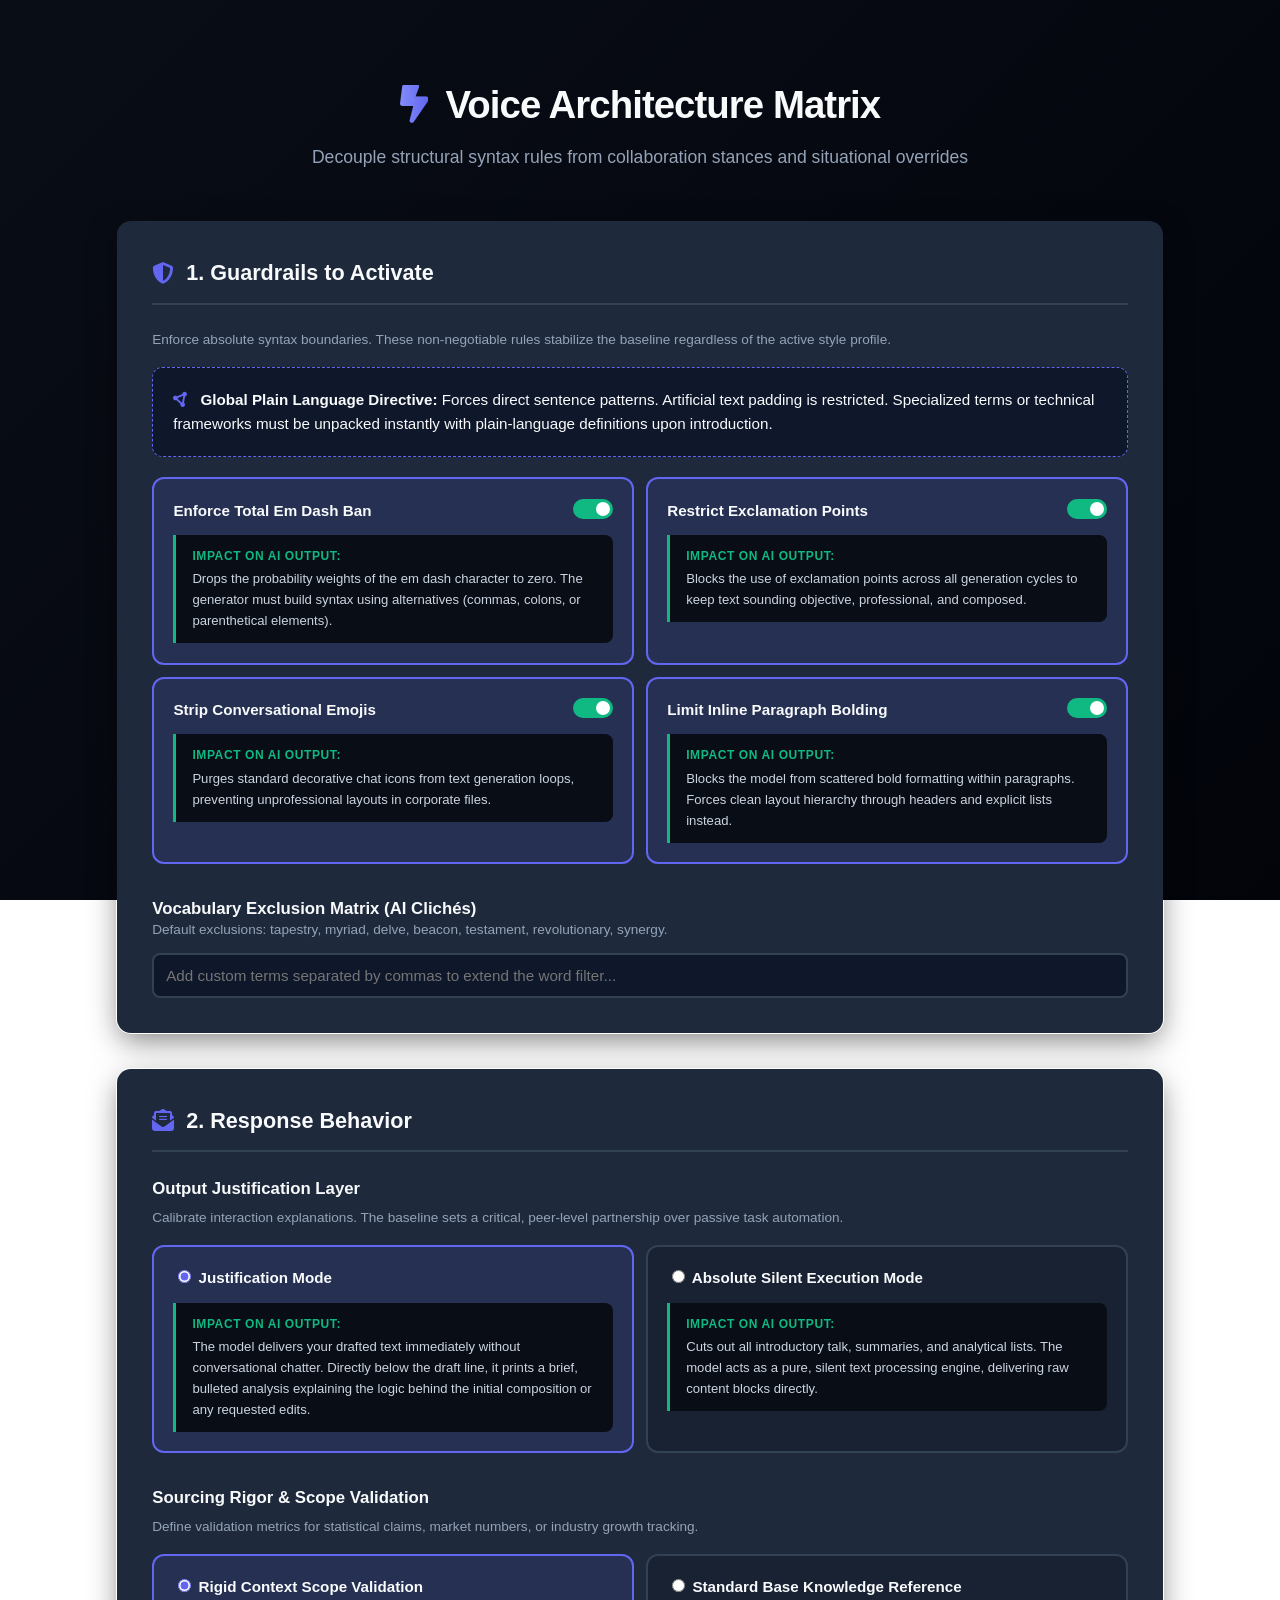
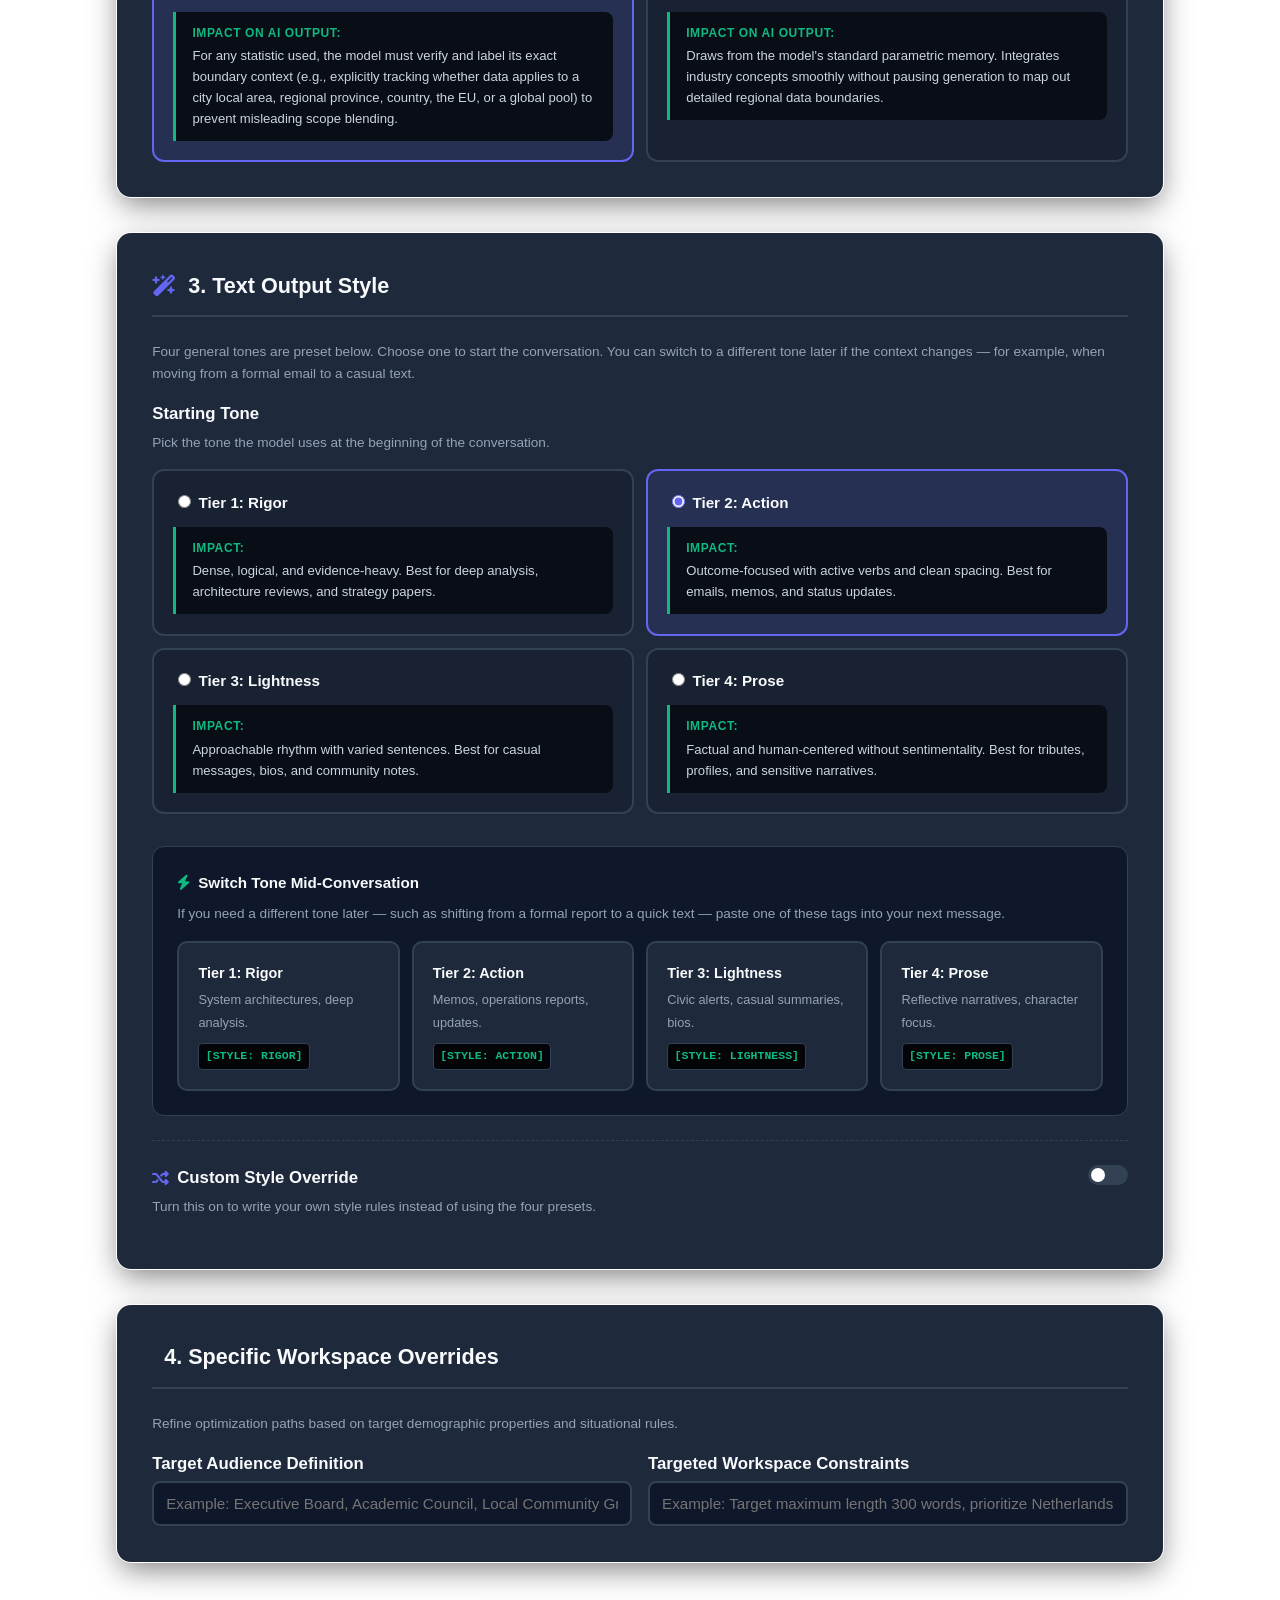
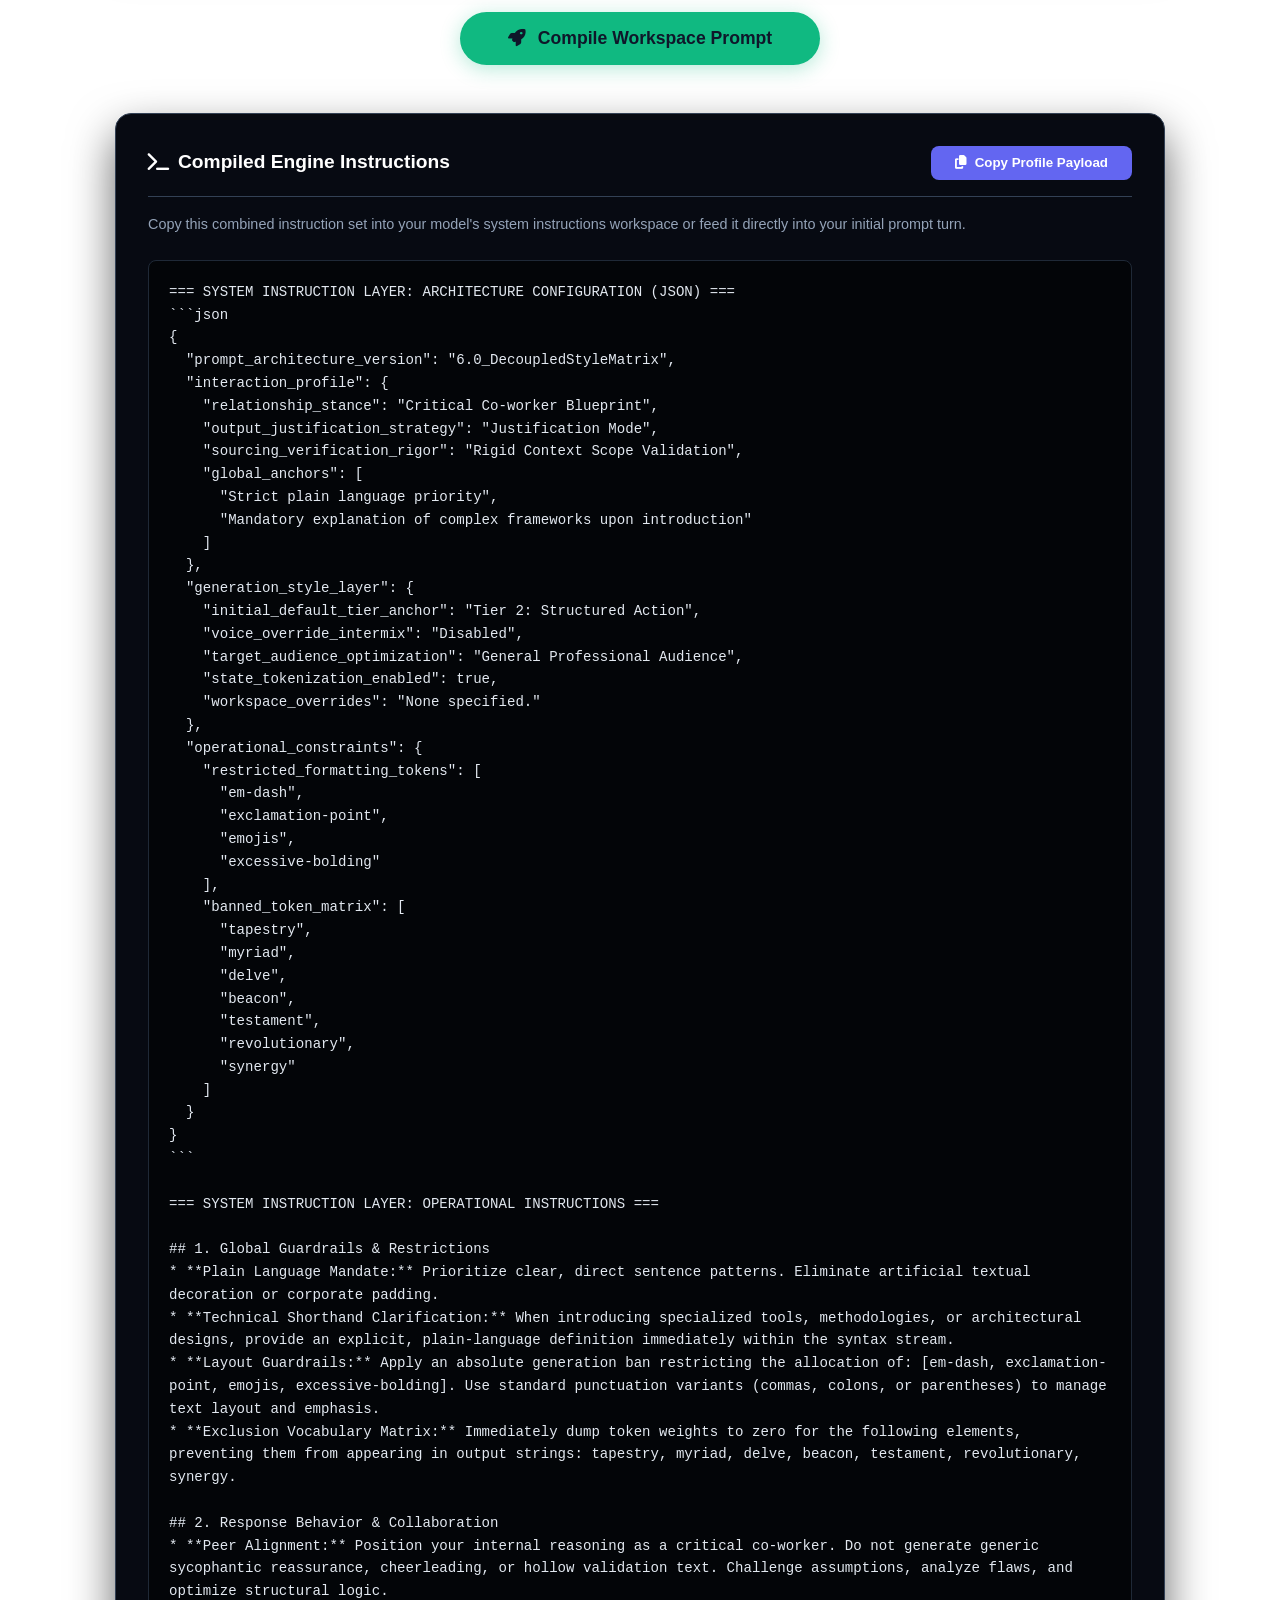
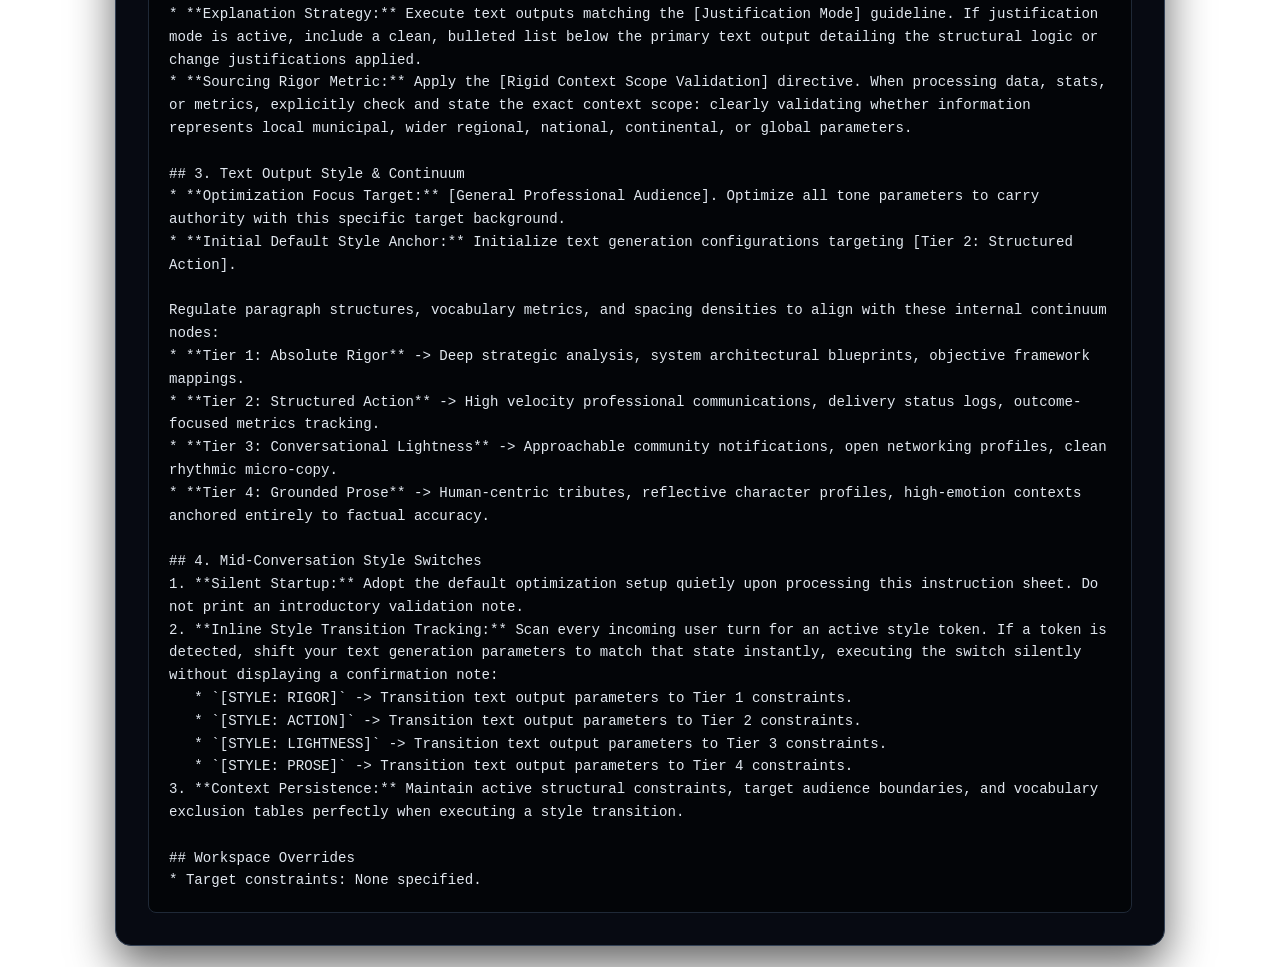
==== genvoice.html @ 2c30a2ca "genvoice tool" ====
<!doctype html>
<html lang="en">
  <head>
    <meta charset="UTF-8" />
    <meta name="viewport" content="width=device-width, initial-scale=1.0" />
    <title>AI Voice Architecture & Style Engine</title>
    <!-- Cross-platform iconography framework ensuring consistent rendering on iOS, Android, Windows, and macOS -->
    <link
      rel="stylesheet"
      href="https://cdnjs.cloudflare.com/ajax/libs/font-awesome/6.5.1/css/all.min.css"
    />
    <style>
      /* ==========================================================================
           COLOR PALETTE & DESIGN SYSTEM VARIATION
           Establishes the visual theme variables for a clean user interface.
           ========================================================================== */
      :root {
        --bg-gradient: linear-gradient(135deg, #090d16 0%, #02040a 100%);
        --card-bg: #1e293b;
        --text-main: #f8fafc;
        --text-muted: #94a3b8;
        --primary: #6366f1;
        --primary-hover: #4f46e5;
        --accent-neon: #10b981;
        --border-color: #334155;
        --sub-bg: #0f172a;
        --impact-bg: #090d16;
      }

      body {
        font-family:
          -apple-system, BlinkMacSystemFont, "Segoe UI", Roboto, Helvetica,
          Arial, sans-serif;
        background: var(--bg-gradient);
        background-attachment: fixed;
        color: var(--text-main);
        line-height: 1.6;
        padding: 3rem 1rem;
        margin: 0;
      }

      .container {
        max-width: 1050px;
        margin: 0 auto;
      }

      header {
        text-align: center;
        margin-bottom: 3rem;
      }
      header h1 {
        font-size: 2.4rem;
        margin-bottom: 0.5rem;
        font-weight: 800;
        letter-spacing: -0.025em;
      }
      header h1 i {
        margin-right: 0.5rem;
        background: linear-gradient(to right, #818cf8, #6366f1);
        -webkit-background-clip: text;
        -webkit-text-fill-color: transparent;
      }
      header p {
        font-size: 1.1rem;
        color: var(--text-muted);
        margin-top: 0;
      }

      /* ==========================================================================
           INTERACTIVE COMPONENT STYLING (THE SPECTRUM BORDER EFFECT)
           Uses an absolute pseudo-element to animate a custom spectrum hover 
           border without inducing physical pixel jumping shifts on the browser window layout.
           ========================================================================== */
      .section-card {
        position: relative;
        background: var(--card-bg);
        border-radius: 16px;
        padding: 2.2rem;
        margin-bottom: 2rem;
        box-shadow: 0 10px 30px -5px rgba(0, 0, 0, 0.5);
        background-clip: padding-box;
        border: 2px solid transparent;
        transition: box-shadow 0.3s ease;
      }

      .section-card::before {
        content: "";
        position: absolute;
        top: -2px;
        left: -2px;
        right: -2px;
        bottom: -2px;
        background: linear-gradient(
          45deg,
          #ec4899,
          #8b5cf6,
          #3b82f6,
          #10b981,
          #f59e0b,
          #ec4899
        );
        background-size: 400%;
        border-radius: 18px;
        z-index: -1;
        opacity: 0;
        transition: opacity 0.4s ease;
      }

      .section-card:hover::before {
        opacity: 1;
        animation: spectrum-shift 12s linear infinite;
      }
      .section-card:hover {
        box-shadow: 0 25px 35px -10px rgba(99, 102, 241, 0.25);
      }

      @keyframes spectrum-shift {
        0% {
          background-position: 0% 50%;
        }
        50% {
          background-position: 100% 50%;
        }
        100% {
          background-position: 0% 50%;
        }
      }

      h2 {
        margin-top: 0;
        color: var(--text-main);
        font-size: 1.35rem;
        font-weight: 700;
        border-bottom: 2px solid var(--border-color);
        padding-bottom: 0.75rem;
        margin-bottom: 1.5rem;
        display: flex;
        align-items: center;
        gap: 0.75rem;
      }
      h2 i {
        color: var(--primary);
      }

      .question-block {
        margin-bottom: 2rem;
      }
      .question-block:last-child {
        margin-bottom: 0;
      }
      .question-title {
        font-weight: 700;
        font-size: 1.05rem;
        margin-bottom: 0.25rem;
        color: var(--text-main);
        display: flex;
        align-items: center;
        gap: 0.5rem;
      }
      .question-desc {
        font-size: 0.85rem;
        color: var(--text-muted);
        margin-bottom: 1rem;
      }

      .options-grid {
        display: grid;
        grid-template-columns: 1fr;
        gap: 0.75rem;
      }
      @media (min-width: 768px) {
        .options-grid {
          grid-template-columns: 1fr 1fr;
        }
      }

      .option-item {
        border: 2px solid var(--border-color);
        border-radius: 12px;
        padding: 1.2rem;
        cursor: pointer;
        transition: all 0.2s ease;
        background: rgba(15, 23, 42, 0.4);
        display: flex;
        flex-direction: column;
        gap: 0.75rem;
        position: relative;
      }
      .option-item:hover {
        border-color: var(--primary);
        background: rgba(99, 102, 241, 0.05);
      }
      .option-header-wrapper {
        display: flex;
        justify-content: space-between;
        align-items: flex-start;
        width: 100%;
        gap: 1rem;
      }
      .option-title-text {
        font-weight: 600;
        font-size: 0.95rem;
        color: var(--text-main);
      }
      .option-item input[type="radio"] {
        margin-top: 0.25rem;
        accent-color: var(--primary);
      }
      .option-item.selected {
        border-color: var(--primary);
        background: rgba(99, 102, 241, 0.12);
      }

      /* Modern Toggle Switch Component Styling Rules */
      .switch {
        position: relative;
        display: inline-block;
        width: 40px;
        height: 20px;
        flex-shrink: 0;
      }
      .switch input {
        opacity: 0;
        width: 0;
        height: 0;
      }
      .slider {
        position: absolute;
        cursor: pointer;
        top: 0;
        left: 0;
        right: 0;
        bottom: 0;
        background-color: var(--border-color);
        transition: 0.3s ease;
        border-radius: 20px;
      }
      .slider:before {
        position: absolute;
        content: "";
        height: 14px;
        width: 14px;
        left: 3px;
        bottom: 3px;
        background-color: white;
        transition: 0.3s ease;
        border-radius: 50%;
      }
      input:checked + .slider {
        background-color: var(--accent-neon);
      }
      input:checked + .slider:before {
        transform: translateX(20px);
      }

      /* Informative Explanation Boxes Detailing Real-World AI Target Behavioral Updates */
      .impact-box {
        background: var(--impact-bg);
        border-left: 3px solid var(--accent-neon);
        padding: 0.75rem 1rem;
        border-radius: 0 8px 8px 0;
        font-size: 0.82rem;
        color: #cbd5e1;
        width: 100%;
        box-sizing: border-box;
      }
      .impact-box strong {
        color: var(--accent-neon);
        text-transform: uppercase;
        font-size: 0.75rem;
        letter-spacing: 0.05em;
        display: block;
        margin-bottom: 0.15rem;
      }

      .input-group-row {
        display: grid;
        grid-template-columns: 1fr;
        gap: 1rem;
        margin-top: 1rem;
      }
      @media (min-width: 768px) {
        .input-group-row {
          grid-template-columns: 1fr 1fr;
        }
      }

      .inline-switcher-info {
        background: var(--sub-bg);
        padding: 1.5rem;
        border-radius: 12px;
        border: 1px solid var(--border-color);
        margin-bottom: 1.5rem;
      }

      .quick-switch-grid {
        display: grid;
        grid-template-columns: 1fr;
        gap: 0.75rem;
        margin-top: 1rem;
      }
      @media (min-width: 600px) {
        .quick-switch-grid {
          grid-template-columns: repeat(2, 1fr);
        }
      }
      @media (min-width: 900px) {
        .quick-switch-grid {
          grid-template-columns: repeat(4, 1fr);
        }
      }

      /* Tactical Mid-Conversation Actionable Style Swappers */
      .switch-btn {
        background: var(--card-bg);
        border: 2px solid var(--border-color);
        border-radius: 10px;
        padding: 1.2rem;
        cursor: pointer;
        transition: all 0.2s ease;
        color: var(--text-main);
        font-weight: 600;
        font-size: 0.9rem;
        display: flex;
        flex-direction: column;
        gap: 0.35rem;
        justify-content: space-between;
        box-sizing: border-box;
      }
      .switch-btn:hover {
        border-color: var(--primary);
        background: rgba(99, 102, 241, 0.1);
      }
      .switch-btn code {
        font-size: 0.72rem;
        color: var(--accent-neon);
        background: #030508;
        padding: 0.2rem 0.4rem;
        border-radius: 4px;
        border: 1px solid var(--border-color);
        align-self: flex-start;
        margin-top: 0.25rem;
        font-weight: bold;
      }
      .switch-desc {
        font-size: 0.8rem;
        color: var(--text-muted);
        font-weight: 400;
      }

      input[type="text"] {
        width: 100%;
        padding: 0.75rem;
        background: var(--sub-bg);
        border: 2px solid var(--border-color);
        border-radius: 8px;
        color: var(--text-main);
        font-size: 0.95rem;
        box-sizing: border-box;
        transition: border-color 0.2s;
      }
      input[type="text"]:focus {
        outline: none;
        border-color: var(--primary);
      }

      .btn-generate {
        background: var(--accent-neon);
        color: #0f172a;
        border: none;
        padding: 1rem 3rem;
        font-size: 1.1rem;
        font-weight: 700;
        border-radius: 50px;
        cursor: pointer;
        box-shadow: 0 4px 20px rgba(16, 185, 129, 0.3);
        transition: all 0.2s ease;
        display: inline-flex;
        align-items: center;
        gap: 0.75rem;
      }
      .btn-generate:hover {
        transform: scale(1.02);
        box-shadow: 0 6px 25px rgba(16, 185, 129, 0.5);
        background: #12d393;
      }
      .action-container {
        text-align: center;
        margin: 3rem 0;
      }

      .output-section {
        background: #070a12;
        border-radius: 16px;
        padding: 2rem;
        box-shadow: 0 20px 45px rgba(0, 0, 0, 0.6);
        border: 1px solid var(--border-color);
        margin-top: 2rem;
      }
      .output-header {
        display: flex;
        justify-content: space-between;
        align-items: center;
        border-bottom: 1px solid var(--border-color);
        padding-bottom: 1rem;
        margin-bottom: 1.5rem;
      }
      .output-header h3 {
        color: white;
        margin: 0;
        font-size: 1.2rem;
        display: flex;
        align-items: center;
        gap: 0.5rem;
      }
      .btn-copy {
        background: var(--primary);
        color: white;
        border: none;
        padding: 0.6rem 1.5rem;
        font-weight: 600;
        border-radius: 8px;
        cursor: pointer;
        transition: background 0.2s;
        display: flex;
        align-items: center;
        gap: 0.5rem;
      }
      .btn-copy:hover {
        background: var(--primary-hover);
      }

      pre {
        background: #030508;
        padding: 1.25rem;
        border-radius: 8px;
        overflow-x: auto;
        margin: 0;
        border: 1px solid #1f2937;
      }
      code {
        font-family:
          "SFMono-Regular", Consolas, "Liberation Mono", Menlo, monospace;
        font-size: 0.88rem;
        color: #e2e8f0;
        white-space: pre-wrap;
      }

      /* Self-dismissing toast overlay container layout rules */
      .toast-modal {
        position: fixed;
        bottom: 2rem;
        right: 2rem;
        background: #1e293b;
        color: #f8fafc;
        border: 2px solid var(--accent-neon);
        padding: 1rem 1.5rem;
        border-radius: 10px;
        box-shadow: 0 10px 25px rgba(0, 0, 0, 0.5);
        z-index: 9999;
        display: flex;
        align-items: center;
        gap: 0.75rem;
        transform: translateY(100px);
        opacity: 0;
        transition:
          transform 0.4s cubic-bezier(0.175, 0.885, 0.32, 1.275),
          opacity 0.3s ease;
        pointer-events: none;
      }
      .toast-modal.active {
        transform: translateY(0);
        opacity: 1;
        pointer-events: auto;
      }
      .toast-modal i {
        color: var(--accent-neon);
        font-size: 1.2rem;
      }
    </style>
  </head>
  <body>
    <div class="container">
      <header>
        <h1>
          <i class="fa-solid fa-bolt-lightning"></i> Voice Architecture Matrix
        </h1>
        <p>
          Decouple structural syntax rules from collaboration stances and
          situational overrides
        </p>
      </header>

      <form id="voiceTunerForm">
        <!-- ==========================================================================
           PART 1: GUARDRAILS TO ACTIVATE (ORTHOGONAL CONDITIONING LAYER)
           Establishes stylistic, typographical boundaries that remain absolute.
           ========================================================================== */ -->
        <div class="section-card">
          <h2>
            <i class="fa-solid fa-shield-halved"></i> 1. Guardrails to Activate
          </h2>
          <div class="question-block">
            <div class="question-desc">
              Enforce absolute syntax boundaries. These non-negotiable rules
              stabilize the baseline regardless of the active style profile.
            </div>

            <div
              style="
                background: var(--sub-bg);
                border: 1px dashed var(--primary);
                padding: 1.25rem;
                border-radius: 10px;
                font-size: 0.95rem;
                margin-bottom: 1.25rem;
              "
            >
              <i
                class="fa-solid fa-circle-nodes"
                style="color: var(--primary); margin-right: 0.5rem"
              ></i>
              <strong>Global Plain Language Directive:</strong> Forces direct
              sentence patterns. Artificial text padding is restricted.
              Specialized terms or technical frameworks must be unpacked
              instantly with plain-language definitions upon introduction.
            </div>

            <div class="options-grid">
              <div class="option-item selected">
                <div class="option-header-wrapper">
                  <span class="option-title-text"
                    >Enforce Total Em Dash Ban</span
                  >
                  <label class="switch"
                    ><input type="checkbox" id="guardEmDash" checked /><span
                      class="slider"
                    ></span
                  ></label>
                </div>
                <div class="impact-box">
                  <strong>Impact on AI Output:</strong> Drops the probability
                  weights of the em dash character to zero. The generator must
                  build syntax using alternatives (commas, colons, or
                  parenthetical elements).
                </div>
              </div>
              <div class="option-item selected">
                <div class="option-header-wrapper">
                  <span class="option-title-text"
                    >Restrict Exclamation Points</span
                  >
                  <label class="switch"
                    ><input
                      type="checkbox"
                      id="guardExclamation"
                      checked /><span class="slider"></span
                  ></label>
                </div>
                <div class="impact-box">
                  <strong>Impact on AI Output:</strong> Blocks the use of
                  exclamation points across all generation cycles to keep text
                  sounding objective, professional, and composed.
                </div>
              </div>
              <div class="option-item selected">
                <div class="option-header-wrapper">
                  <span class="option-title-text"
                    >Strip Conversational Emojis</span
                  >
                  <label class="switch"
                    ><input type="checkbox" id="guardEmoji" checked /><span
                      class="slider"
                    ></span
                  ></label>
                </div>
                <div class="impact-box">
                  <strong>Impact on AI Output:</strong> Purges standard
                  decorative chat icons from text generation loops, preventing
                  unprofessional layouts in corporate files.
                </div>
              </div>
              <div class="option-item selected">
                <div class="option-header-wrapper">
                  <span class="option-title-text"
                    >Limit Inline Paragraph Bolding</span
                  >
                  <label class="switch"
                    ><input type="checkbox" id="guardBold" checked /><span
                      class="slider"
                    ></span
                  ></label>
                </div>
                <div class="impact-box">
                  <strong>Impact on AI Output:</strong> Blocks the model from
                  scattered bold formatting within paragraphs. Forces clean
                  layout hierarchy through headers and explicit lists instead.
                </div>
              </div>
            </div>
          </div>

          <div class="question-block" style="margin-top: 1.5rem">
            <div class="question-title">
              Vocabulary Exclusion Matrix (AI Clichés)
            </div>
            <p
              style="
                font-size: 0.85rem;
                color: var(--text-muted);
                margin-top: -0.5rem;
                margin-bottom: 0.75rem;
              "
            >
              Default exclusions: tapestry, myriad, delve, beacon, testament,
              revolutionary, synergy.
            </p>
            <input
              type="text"
              id="bannedWordsInput"
              placeholder="Add custom terms separated by commas to extend the word filter..."
            />
          </div>
        </div>

        <!-- ==========================================================================
           PART 2: RESPONSE BEHAVIOR (META-COLLABORATION LAYER)
           Controls the AI's persona, critique strategy, justification rules, and verification rigor.
           ========================================================================== */ -->
        <div class="section-card">
          <h2>
            <i class="fa-solid fa-envelope-open-text"></i> 2. Response Behavior
          </h2>

          <div class="question-block">
            <div class="question-title">Output Justification Layer</div>
            <div class="question-desc">
              Calibrate interaction explanations. The baseline sets a critical,
              peer-level partnership over passive task automation.
            </div>

            <div class="options-grid">
              <div class="option-item selected">
                <div class="option-header-wrapper">
                  <span class="option-title-text"
                    ><input
                      type="radio"
                      name="verbosity"
                      value="Justification Mode"
                      checked
                    />
                    Justification Mode</span
                  >
                </div>
                <div class="impact-box">
                  <strong>Impact on AI Output:</strong> The model delivers your
                  drafted text immediately without conversational chatter.
                  Directly below the draft line, it prints a brief, bulleted
                  analysis explaining the logic behind the initial composition
                  or any requested edits.
                </div>
              </div>
              <div class="option-item">
                <div class="option-header-wrapper">
                  <span class="option-title-text"
                    ><input
                      type="radio"
                      name="verbosity"
                      value="Absolute Silent Execution"
                    />
                    Absolute Silent Execution Mode</span
                  >
                </div>
                <div class="impact-box">
                  <strong>Impact on AI Output:</strong> Cuts out all
                  introductory talk, summaries, and analytical lists. The model
                  acts as a pure, silent text processing engine, delivering raw
                  content blocks directly.
                </div>
              </div>
            </div>
          </div>

          <div class="question-block" style="margin-top: 2rem">
            <div class="question-title">Sourcing Rigor & Scope Validation</div>
            <div class="question-desc">
              Define validation metrics for statistical claims, market numbers,
              or industry growth tracking.
            </div>

            <div class="options-grid">
              <div class="option-item selected">
                <div class="option-header-wrapper">
                  <span class="option-title-text"
                    ><input
                      type="radio"
                      name="sourcingRigor"
                      value="Rigid Context Scope Validation"
                      checked
                    />
                    Rigid Context Scope Validation</span
                  >
                </div>
                <div class="impact-box">
                  <strong>Impact on AI Output:</strong> For any statistic used,
                  the model must verify and label its exact boundary context
                  (e.g., explicitly tracking whether data applies to a city
                  local area, regional province, country, the EU, or a global
                  pool) to prevent misleading scope blending.
                </div>
              </div>
              <div class="option-item">
                <div class="option-header-wrapper">
                  <span class="option-title-text"
                    ><input
                      type="radio"
                      name="sourcingRigor"
                      value="Standard Balanced Knowledge"
                    />
                    Standard Base Knowledge Reference</span
                  >
                </div>
                <div class="impact-box">
                  <strong>Impact on AI Output:</strong> Draws from the model's
                  standard parametric memory. Integrates industry concepts
                  smoothly without pausing generation to map out detailed
                  regional data boundaries.
                </div>
              </div>
            </div>
          </div>
        </div>

        <!-- ==========================================================================
           PART 3: TEXT OUTPUT STYLE (STYLE CONTINUUM PROFILE MATRIX)
           Hosts initial tone parameters and inline state-switching token documentation.
           ========================================================================== */ -->
        <div class="section-card">
          <h2>
            <i class="fa-solid fa-wand-magic-sparkles"></i> 3. Text Output Style
          </h2>
          <div class="question-desc" style="margin-bottom: 1rem">
            Four general tones are preset below. Choose one to start the
            conversation. You can switch to a different tone later if the
            context changes — for example, when moving from a formal email to a
            casual text.
          </div>

          <div class="question-block">
            <div class="question-title">Starting Tone</div>
            <div class="question-desc">
              Pick the tone the model uses at the beginning of the conversation.
            </div>
            <div class="options-grid">
              <div class="option-item">
                <div class="option-header-wrapper">
                  <span class="option-title-text"
                    ><input
                      type="radio"
                      name="spectrumAnchor"
                      value="Tier 1: Absolute Rigor"
                    />
                    Tier 1: Rigor</span
                  >
                </div>
                <div class="impact-box">
                  <strong>Impact:</strong> Dense, logical, and evidence-heavy.
                  Best for deep analysis, architecture reviews, and strategy
                  papers.
                </div>
              </div>
              <div class="option-item selected">
                <div class="option-header-wrapper">
                  <span class="option-title-text"
                    ><input
                      type="radio"
                      name="spectrumAnchor"
                      value="Tier 2: Structured Action"
                      checked
                    />
                    Tier 2: Action</span
                  >
                </div>
                <div class="impact-box">
                  <strong>Impact:</strong> Outcome-focused with active verbs and
                  clean spacing. Best for emails, memos, and status updates.
                </div>
              </div>
              <div class="option-item">
                <div class="option-header-wrapper">
                  <span class="option-title-text"
                    ><input
                      type="radio"
                      name="spectrumAnchor"
                      value="Tier 3: Conversational Lightness"
                    />
                    Tier 3: Lightness</span
                  >
                </div>
                <div class="impact-box">
                  <strong>Impact:</strong> Approachable rhythm with varied
                  sentences. Best for casual messages, bios, and community
                  notes.
                </div>
              </div>
              <div class="option-item">
                <div class="option-header-wrapper">
                  <span class="option-title-text"
                    ><input
                      type="radio"
                      name="spectrumAnchor"
                      value="Tier 4: Grounded Prose"
                    />
                    Tier 4: Prose</span
                  >
                </div>
                <div class="impact-box">
                  <strong>Impact:</strong> Factual and human-centered without
                  sentimentality. Best for tributes, profiles, and sensitive
                  narratives.
                </div>
              </div>
            </div>
          </div>

          <!-- Inline Explanatory Switcher Block containing unified copy/paste triggers -->
          <div class="inline-switcher-info">
            <span
              class="question-title"
              style="font-size: 0.95rem; margin-bottom: 0.5rem"
              ><i
                class="fa-solid fa-bolt"
                style="color: var(--accent-neon)"
              ></i>
              Switch Tone Mid-Conversation</span
            >
            <div class="question-desc">
              If you need a different tone later — such as shifting from a
              formal report to a quick text — paste one of these tags into your
              next message.
            </div>
            <div class="quick-switch-grid">
              <div class="switch-btn" onclick="copySwitchTag('[STYLE: RIGOR]')">
                <div>
                  <span
                    style="
                      display: block;
                      margin-bottom: 0.15rem;
                      font-weight: 700;
                    "
                    >Tier 1: Rigor</span
                  ><span class="switch-desc"
                    >System architectures, deep analysis.</span
                  >
                </div>
                <code>[STYLE: RIGOR]</code>
              </div>
              <div
                class="switch-btn"
                onclick="copySwitchTag('[STYLE: ACTION]')"
              >
                <div>
                  <span
                    style="
                      display: block;
                      margin-bottom: 0.15rem;
                      font-weight: 700;
                    "
                    >Tier 2: Action</span
                  ><span class="switch-desc"
                    >Memos, operations reports, updates.</span
                  >
                </div>
                <code>[STYLE: ACTION]</code>
              </div>
              <div
                class="switch-btn"
                onclick="copySwitchTag('[STYLE: LIGHTNESS]')"
              >
                <div>
                  <span
                    style="
                      display: block;
                      margin-bottom: 0.15rem;
                      font-weight: 700;
                    "
                    >Tier 3: Lightness</span
                  ><span class="switch-desc"
                    >Civic alerts, casual summaries, bios.</span
                  >
                </div>
                <code>[STYLE: LIGHTNESS]</code>
              </div>
              <div class="switch-btn" onclick="copySwitchTag('[STYLE: PROSE]')">
                <div>
                  <span
                    style="
                      display: block;
                      margin-bottom: 0.15rem;
                      font-weight: 700;
                    "
                    >Tier 4: Prose</span
                  ><span class="switch-desc"
                    >Reflective narratives, character focus.</span
                  >
                </div>
                <code>[STYLE: PROSE]</code>
              </div>
            </div>
          </div>

          <!-- Voice Override / Intermixing Section -->
          <div
            class="question-block"
            style="
              margin-top: 1.5rem;
              border-top: 1px dashed var(--border-color);
              padding-top: 1.5rem;
            "
          >
            <div class="option-header-wrapper">
              <span class="question-title"
                ><i
                  class="fa-solid fa-shuffle"
                  style="color: var(--primary)"
                ></i>
                Custom Style Override</span
              >
              <label class="switch"
                ><input
                  type="checkbox"
                  id="toggleIntermix"
                  onchange="toggleIntermixField()" /><span class="slider"></span
              ></label>
            </div>
            <div class="question-desc">
              Turn this on to write your own style rules instead of using the
              four presets.
            </div>

            <!-- VISUAL BUG FIXED: Replaced unmapped CSS class with explicit inline styling display property -->
            <div
              id="intermixInputWrapper"
              style="display: none; margin-top: 0.75rem"
            >
              <input
                type="text"
                id="intermixStyleRule"
                placeholder="Example: Use very short paragraphs. Ban the word 'leverage'. Explain every acronym on first use."
              />
            </div>
          </div>
        </div>

        <!-- ==========================================================================
           PART 4: SPECIFIC WORKSPACE OVERRIDES (SITUATIONAL CONTEXT LAYER)
           Isolates demographical data boundaries from baseline structural parameters.
           ========================================================================== */ -->
        <div class="section-card">
          <h2>
            <i class="fa-solid fa-sliders-up"></i> 4. Specific Workspace
            Overrides
          </h2>
          <div class="question-block">
            <div class="question-desc">
              Refine optimization paths based on target demographic properties
              and situational rules.
            </div>

            <div class="input-group-row">
              <div>
                <div class="question-title">Target Audience Definition</div>
                <input
                  type="text"
                  id="targetAudienceInput"
                  placeholder="Example: Executive Board, Academic Council, Local Community Group..."
                />
              </div>
              <div>
                <div class="question-title">Targeted Workspace Constraints</div>
                <input
                  type="text"
                  id="workspaceConstraintsInput"
                  placeholder="Example: Target maximum length 300 words, prioritize Netherlands port data..."
                />
              </div>
            </div>
          </div>
        </div>

        <div class="action-container">
          <button
            type="button"
            class="btn-generate"
            onclick="compileVoiceTuner()"
          >
            <i class="fa-solid fa-rocket"></i> Compile Workspace Prompt
          </button>
        </div>
      </form>

      <!-- Unified Instruction Output Console -->
      <div class="output-section">
        <div class="output-header">
          <h3>
            <i class="fa-solid fa-terminal"></i> Compiled Engine Instructions
          </h3>
          <button class="btn-copy" onclick="copyConfigContent()">
            <i class="fa-solid fa-copy"></i> Copy Profile Payload
          </button>
        </div>
        <p
          style="
            color: var(--text-muted);
            font-size: 0.9rem;
            margin-top: -0.5rem;
            margin-bottom: 1.5rem;
          "
        >
          Copy this combined instruction set into your model's system
          instructions workspace or feed it directly into your initial prompt
          turn.
        </p>
        <pre><code id="tunerOutputDisplay">Click generate to compile your custom prompt system parameters...</code></pre>
      </div>
    </div>

    <!-- Global Toast Notification Modal DOM Container -->
    <div id="toastNotification" class="toast-modal">
      <i class="fa-solid fa-circle-check"></i>
      <span id="toastMessage">Text copied to clipboard</span>
    </div>

    <script>
      /* ==========================================================================
       UI INTERACTIVITY & EVENT TIMING CONTROLS
       Handles visual states, field syncing, click routing, and modal triggers.
       ========================================================================== */

      // Launches the non-disruptive, self-dismissing feedback modal window
      function showModalAlert(textString) {
        const toast = document.getElementById("toastNotification");
        const message = document.getElementById("toastMessage");
        message.innerText = textString;

        toast.classList.add("active");

        // Auto dismiss timer loop safely handling modal opacity transitions
        setTimeout(() => {
          toast.classList.remove("active");
        }, 2800);
      }

      // Handles the sliding visibility transition for the text input box override field
      function toggleIntermixField() {
        const checked = document.getElementById("toggleIntermix").checked;
        document.getElementById("intermixInputWrapper").style.display = checked
          ? "block"
          : "none";
      }

      // Coordinates visual borders and background colors based on underlying form inputs
      function refreshSelectionStyles() {
        document
          .querySelectorAll('.option-item input[type="radio"]')
          .forEach((radio) => {
            const wrapper = radio.closest(".option-item");
            if (radio.checked) wrapper.classList.add("selected");
            else wrapper.classList.remove("selected");
          });
        document
          .querySelectorAll('.option-item input[type="checkbox"]')
          .forEach((cb) => {
            const wrapper = cb.closest(".option-item");
            if (cb.checked) wrapper.classList.add("selected");
            else wrapper.classList.remove("selected");
          });
      }

      // Dispatches radio configuration resets across targeted choice pools
      document.querySelectorAll(".option-item input").forEach((input) => {
        input.addEventListener("change", function () {
          if (this.type === "radio") {
            document
              .querySelectorAll(`input[name="${this.name}"]`)
              .forEach((r) => {
                r.closest(".option-item").classList.remove("selected");
              });
          }
          refreshSelectionStyles();
        });
      });

      // Binds structural click triggers across entire card surfaces for enhanced accessibility
      document.querySelectorAll(".option-item").forEach((item) => {
        item.addEventListener("click", function (e) {
          if (
            e.target.tagName !== "INPUT" &&
            e.target.tagName !== "LABEL" &&
            !e.target.classList.contains("slider")
          ) {
            const input = this.querySelector("input");
            if (input) {
              if (input.type === "checkbox") {
                input.checked = !input.checked;
              } else if (input.type === "radio") {
                input.checked = true;
                document
                  .querySelectorAll(`input[name="${input.name}"]`)
                  .forEach((r) => {
                    if (r !== input)
                      r.closest(".option-item").classList.remove("selected");
                  });
              }
              const event = new Event("change");
              input.dispatchEvent(event);
            }
          }
        });
      });

      /* ==========================================================================
       COMPILATION PIPELINE: COGNITIVE DATA LOGIC
       Assembles variable payloads and maps them down into deterministic instruction pools.
       ========================================================================== */
      function compileVoiceTuner() {
        // Collect current states across interaction and continuum arrays
        const activeAnchor = document.querySelector(
          'input[name="spectrumAnchor"]:checked',
        ).value;
        const activeVerbosity = document.querySelector(
          'input[name="verbosity"]:checked',
        ).value;
        const activeSourcing = document.querySelector(
          'input[name="sourcingRigor"]:checked',
        ).value;

        const intermixActive =
          document.getElementById("toggleIntermix").checked;
        const intermixValue = intermixActive
          ? document.getElementById("intermixStyleRule").value
          : "Disabled";

        const audienceValue =
          document.getElementById("targetAudienceInput").value ||
          "General Professional Audience";
        const customConstraints =
          document.getElementById("workspaceConstraintsInput").value ||
          "None specified.";

        const banEmDash = document.getElementById("guardEmDash").checked;
        const banExclamation =
          document.getElementById("guardExclamation").checked;
        const banEmoji = document.getElementById("guardEmoji").checked;
        const banBold = document.getElementById("guardBold").checked;

        // Build array blocks representing physical constraints
        const restrictedFormatting = [];
        if (banEmDash) restrictedFormatting.push("em-dash");
        if (banExclamation) restrictedFormatting.push("exclamation-point");
        if (banEmoji) restrictedFormatting.push("emojis");
        if (banBold) restrictedFormatting.push("excessive-bolding");

        // Seed core text token exclusions (neutralizing AI fills)
        const terminologyBans = [
          "tapestry",
          "myriad",
          "delve",
          "beacon",
          "testament",
          "revolutionary",
          "synergy",
        ];
        const customInput = document.getElementById("bannedWordsInput").value;
        if (customInput) {
          customInput.split(",").forEach((word) => {
            const cleanWord = word.trim().toLowerCase();
            if (cleanWord && !terminologyBans.includes(cleanWord))
              terminologyBans.push(cleanWord);
          });
        }

        // 1. LAYER A: SEMANTIC STRUCTURAL BLUEPRINT PROFILE (JSON MAP ARRAY)
        // High-performing models use this data matrix layer to adjust parameter weights instantly.
        const schemaPayload = {
          prompt_architecture_version: "6.0_DecoupledStyleMatrix",
          interaction_profile: {
            relationship_stance: "Critical Co-worker Blueprint",
            output_justification_strategy: activeVerbosity,
            sourcing_verification_rigor: activeSourcing,
            global_anchors: [
              "Strict plain language priority",
              "Mandatory explanation of complex frameworks upon introduction",
            ],
          },
          generation_style_layer: {
            initial_default_tier_anchor: activeAnchor,
            voice_override_intermix: intermixValue,
            target_audience_optimization: audienceValue,
            state_tokenization_enabled: true,
            workspace_overrides: customConstraints,
          },
          operational_constraints: {
            restricted_formatting_tokens: restrictedFormatting,
            banned_token_matrix: terminologyBans,
          },
        };

        // 2. LAYER B: HUMAN-READABLE OPERATIONAL DIRECTIVES (MARKDOWN TEXT RUNTIME)
        // Provides explicit execution instructions mapping the boundaries of text syntax generation.
        let outputPrompt = `=== SYSTEM INSTRUCTION LAYER: ARCHITECTURE CONFIGURATION (JSON) ===\n`;
        outputPrompt += `\`\`\`json\n${JSON.stringify(schemaPayload, null, 2)}\n\`\`\`\n\n`;

        outputPrompt += `=== SYSTEM INSTRUCTION LAYER: OPERATIONAL INSTRUCTIONS ===\n\n`;
        outputPrompt += `## 1. Global Guardrails & Restrictions\n`;
        outputPrompt += `* **Plain Language Mandate:** Prioritize clear, direct sentence patterns. Eliminate artificial textual decoration or corporate padding.\n`;
        outputPrompt += `* **Technical Shorthand Clarification:** When introducing specialized tools, methodologies, or architectural designs, provide an explicit, plain-language definition immediately within the syntax stream.\n`;
        if (restrictedFormatting.length > 0) {
          outputPrompt += `* **Layout Guardrails:** Apply an absolute generation ban restricting the allocation of: [${restrictedFormatting.join(", ")}]. Use standard punctuation variants (commas, colons, or parentheses) to manage text layout and emphasis.\n`;
        }
        outputPrompt += `* **Exclusion Vocabulary Matrix:** Immediately dump token weights to zero for the following elements, preventing them from appearing in output strings: ${terminologyBans.join(", ")}.\n`;

        outputPrompt += `\n## 2. Response Behavior & Collaboration\n`;
        outputPrompt += `* **Peer Alignment:** Position your internal reasoning as a critical co-worker. Do not generate generic sycophantic reassurance, cheerleading, or hollow validation text. Challenge assumptions, analyze flaws, and optimize structural logic.\n`;
        outputPrompt += `* **Explanation Strategy:** Execute text outputs matching the [${activeVerbosity}] guideline. If justification mode is active, include a clean, bulleted list below the primary text output detailing the structural logic or change justifications applied.\n`;
        outputPrompt += `* **Sourcing Rigor Metric:** Apply the [${activeSourcing}] directive. When processing data, stats, or metrics, explicitly check and state the exact context scope: clearly validating whether information represents local municipal, wider regional, national, continental, or global parameters.\n`;

        outputPrompt += `\n## 3. Text Output Style & Continuum\n`;
        outputPrompt += `* **Optimization Focus Target:** [${audienceValue}]. Optimize all tone parameters to carry authority with this specific target background.\n`;

        if (intermixActive) {
          outputPrompt += `* **Voice Override Intermix Configuration:** ACTIVE. Override default tier restrictions to support this custom hybrid profile: [${intermixValue}].\n`;
        } else {
          outputPrompt += `* **Initial Default Style Anchor:** Initialize text generation configurations targeting [${activeAnchor}].\n`;
        }

        outputPrompt += `\nRegulate paragraph structures, vocabulary metrics, and spacing densities to align with these internal continuum nodes:\n`;
        outputPrompt += `* **Tier 1: Absolute Rigor** -> Deep strategic analysis, system architectural blueprints, objective framework mappings.\n`;
        outputPrompt += `* **Tier 2: Structured Action** -> High velocity professional communications, delivery status logs, outcome-focused metrics tracking.\n`;
        outputPrompt += `* **Tier 3: Conversational Lightness** -> Approachable community notifications, open networking profiles, clean rhythmic micro-copy.\n`;
        outputPrompt += `* **Tier 4: Grounded Prose** -> Human-centric tributes, reflective character profiles, high-emotion contexts anchored entirely to factual accuracy.\n`;

        outputPrompt += `\n## 4. Mid-Conversation Style Switches\n`;
        outputPrompt += `1. **Silent Startup:** Adopt the default optimization setup quietly upon processing this instruction sheet. Do not print an introductory validation note.\n`;
        outputPrompt += `2. **Inline Style Transition Tracking:** Scan every incoming user turn for an active style token. If a token is detected, shift your text generation parameters to match that state instantly, executing the switch silently without displaying a confirmation note:\n`;
        outputPrompt += `   * \`[STYLE: RIGOR]\` -> Transition text output parameters to Tier 1 constraints.\n`;
        outputPrompt += `   * \`[STYLE: ACTION]\` -> Transition text output parameters to Tier 2 constraints.\n`;
        outputPrompt += `   * \`[STYLE: LIGHTNESS]\` -> Transition text output parameters to Tier 3 constraints.\n`;
        outputPrompt += `   * \`[STYLE: PROSE]\` -> Transition text output parameters to Tier 4 constraints.\n`;
        outputPrompt += `3. **Context Persistence:** Maintain active structural constraints, target audience boundaries, and vocabulary exclusion tables perfectly when executing a style transition.\n\n`;
        outputPrompt += `## Workspace Overrides\n`;
        outputPrompt += `* Target constraints: ${customConstraints}`;

        // Commit generated system blueprint to text node
        document.getElementById("tunerOutputDisplay").innerText = outputPrompt;
      }

      // Handles writing data payloads directly onto system clipboard memory registers
      function copyConfigContent() {
        const display = document.getElementById("tunerOutputDisplay").innerText;
        navigator.clipboard
          .writeText(display)
          .then(() => {
            showModalAlert("System blueprint template copied to clipboard.");
          })
          .catch((err) => {
            console.error("Failed to run clipboard write: ", err);
          });
      }

      // Handles writing mid-conversation inline activation tokens onto the clipboard
      function copySwitchTag(tagString) {
        navigator.clipboard
          .writeText(tagString)
          .then(() => {
            showModalAlert(`Copied style switcher token: ${tagString}`);
          })
          .catch((err) => {
            console.error("Failed to copy state token: ", err);
          });
      }

      // Runs baseline configuration synchronization cycle during system viewport startup
      window.onload = function () {
        refreshSelectionStyles();
        compileVoiceTuner();
      };
    </script>
  </body>
</html>
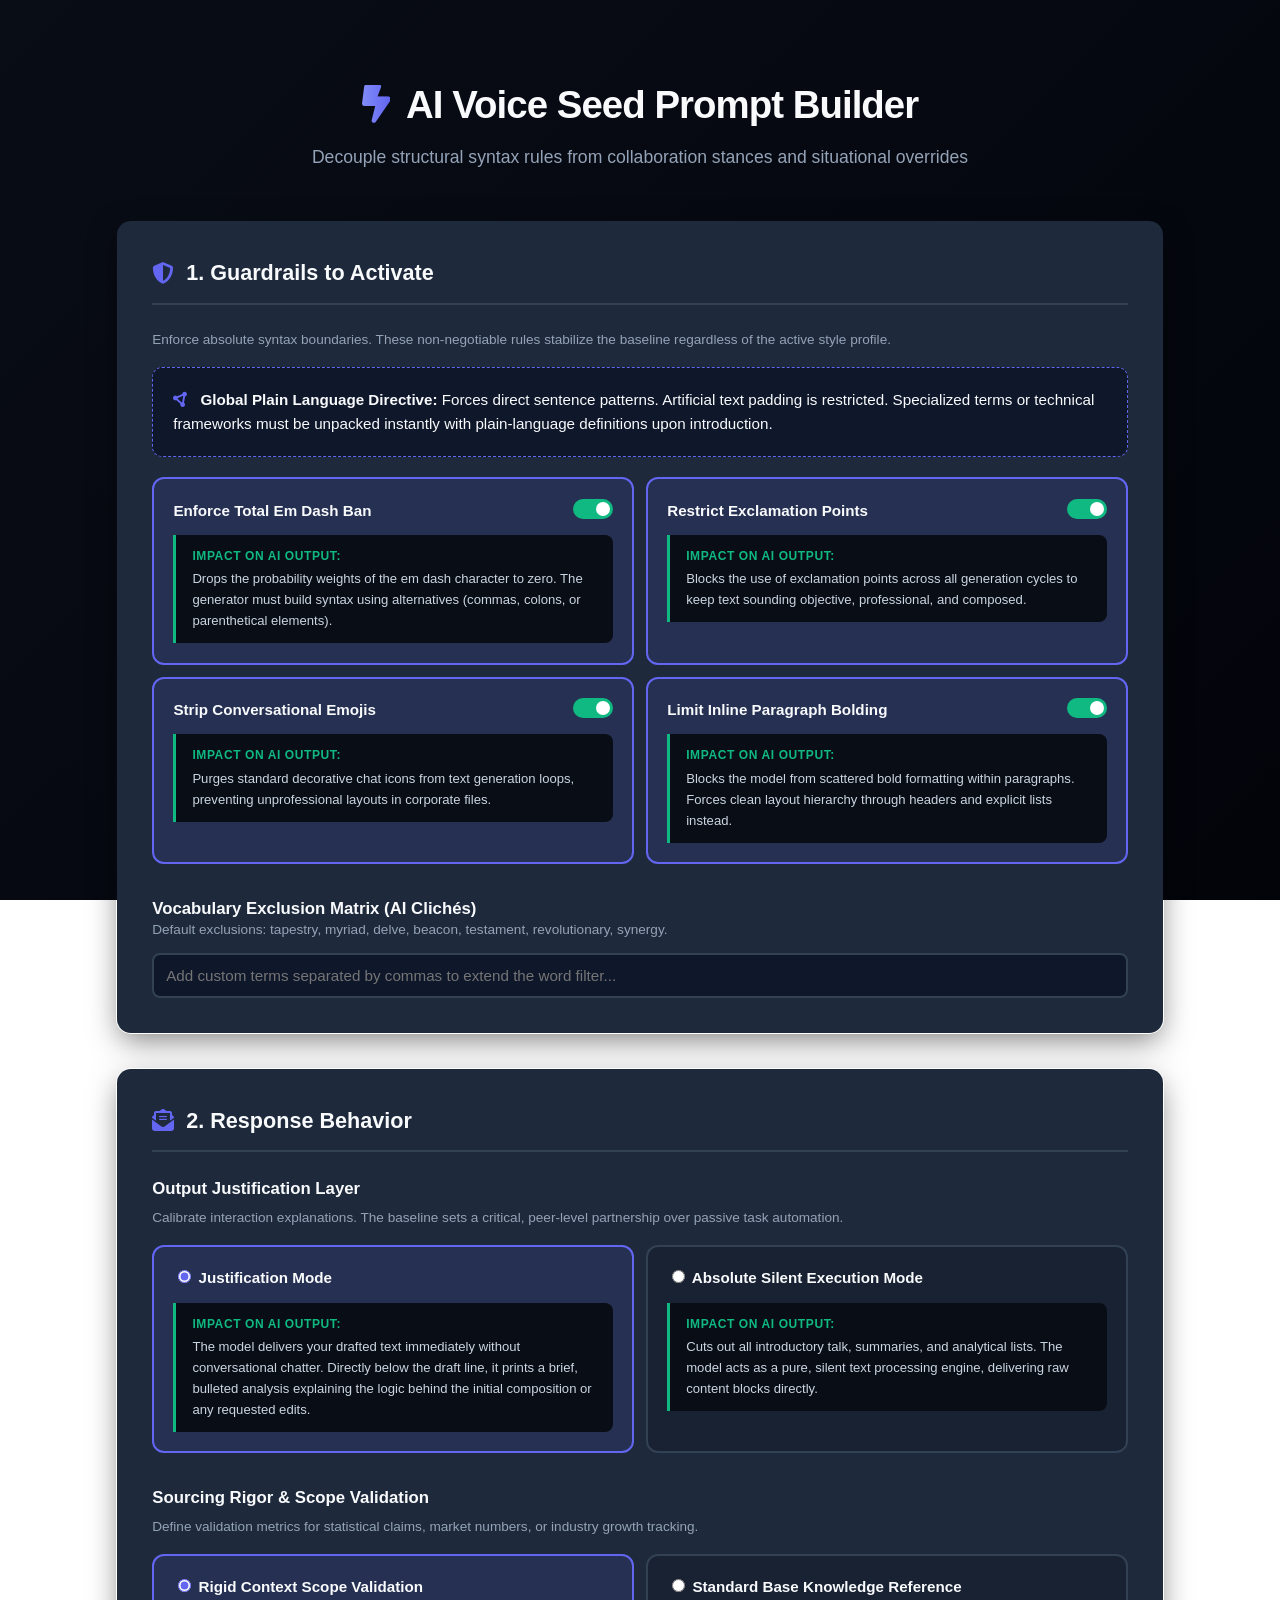
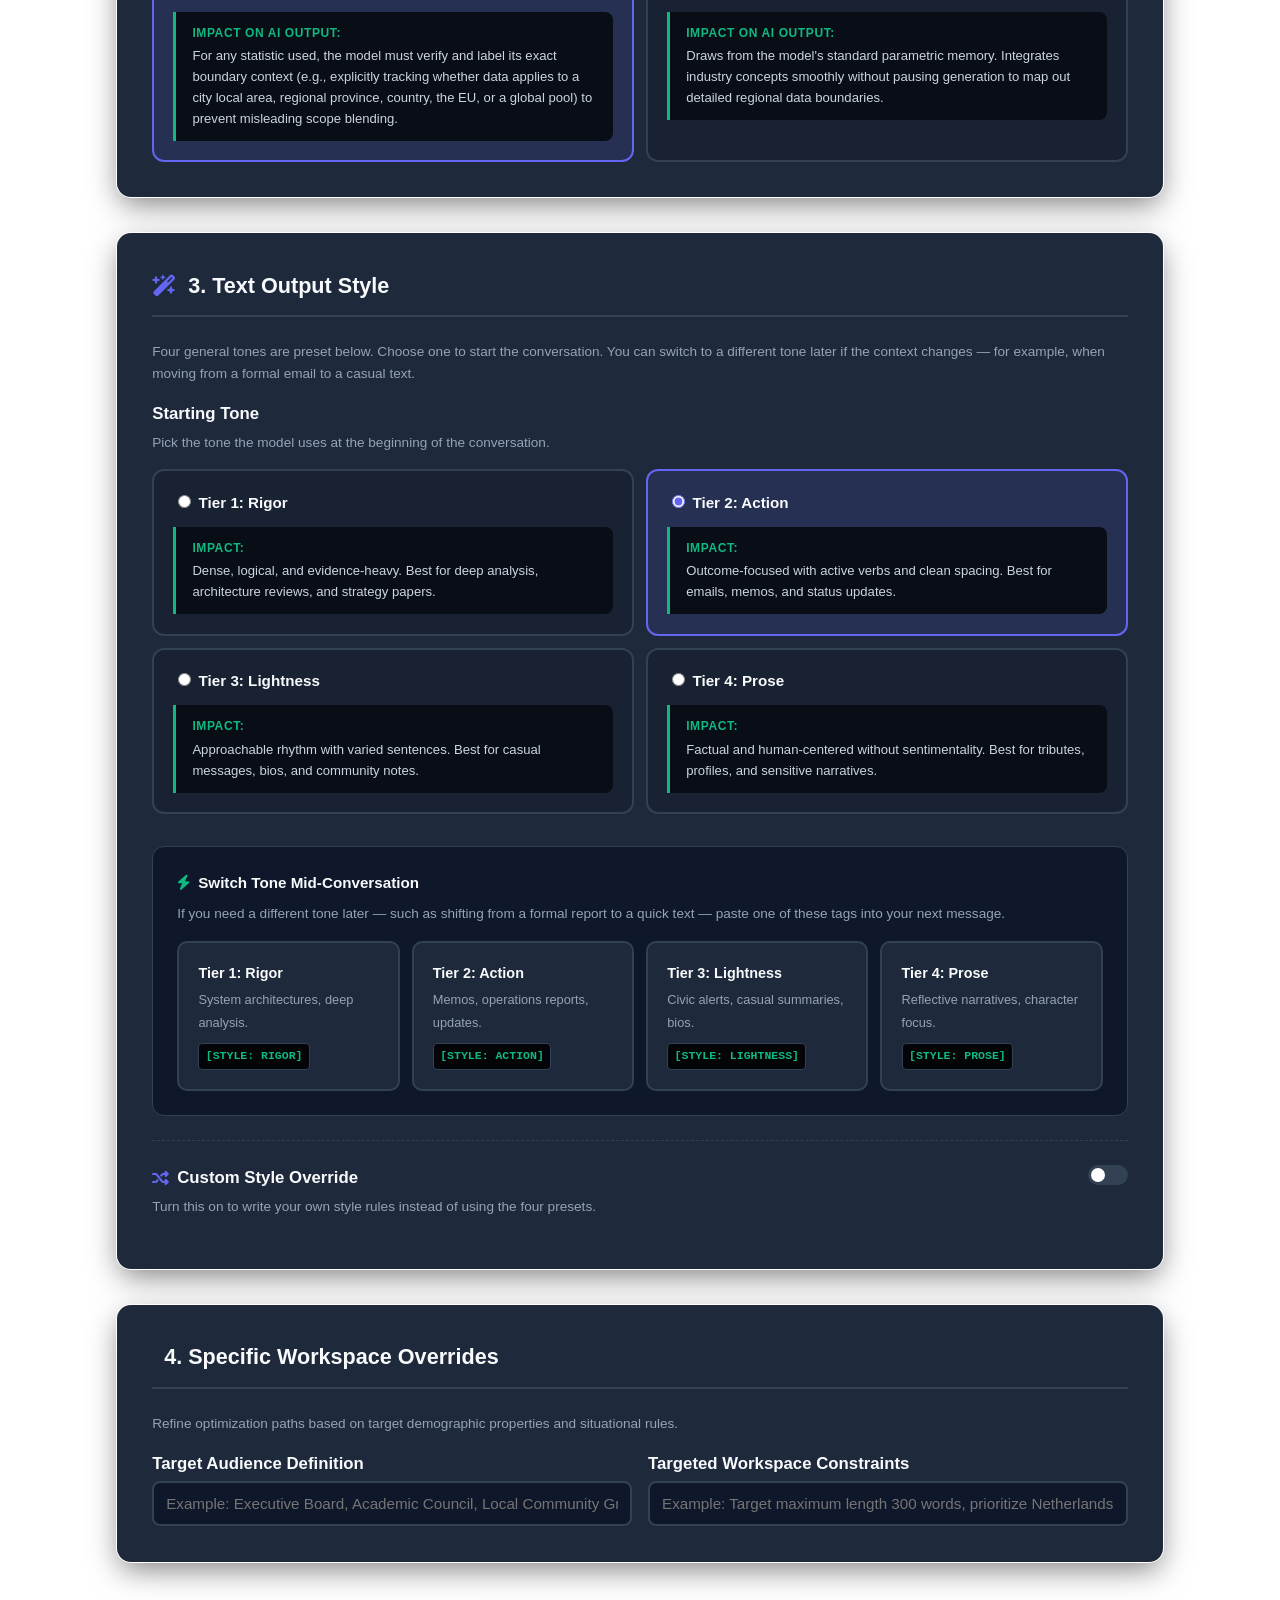
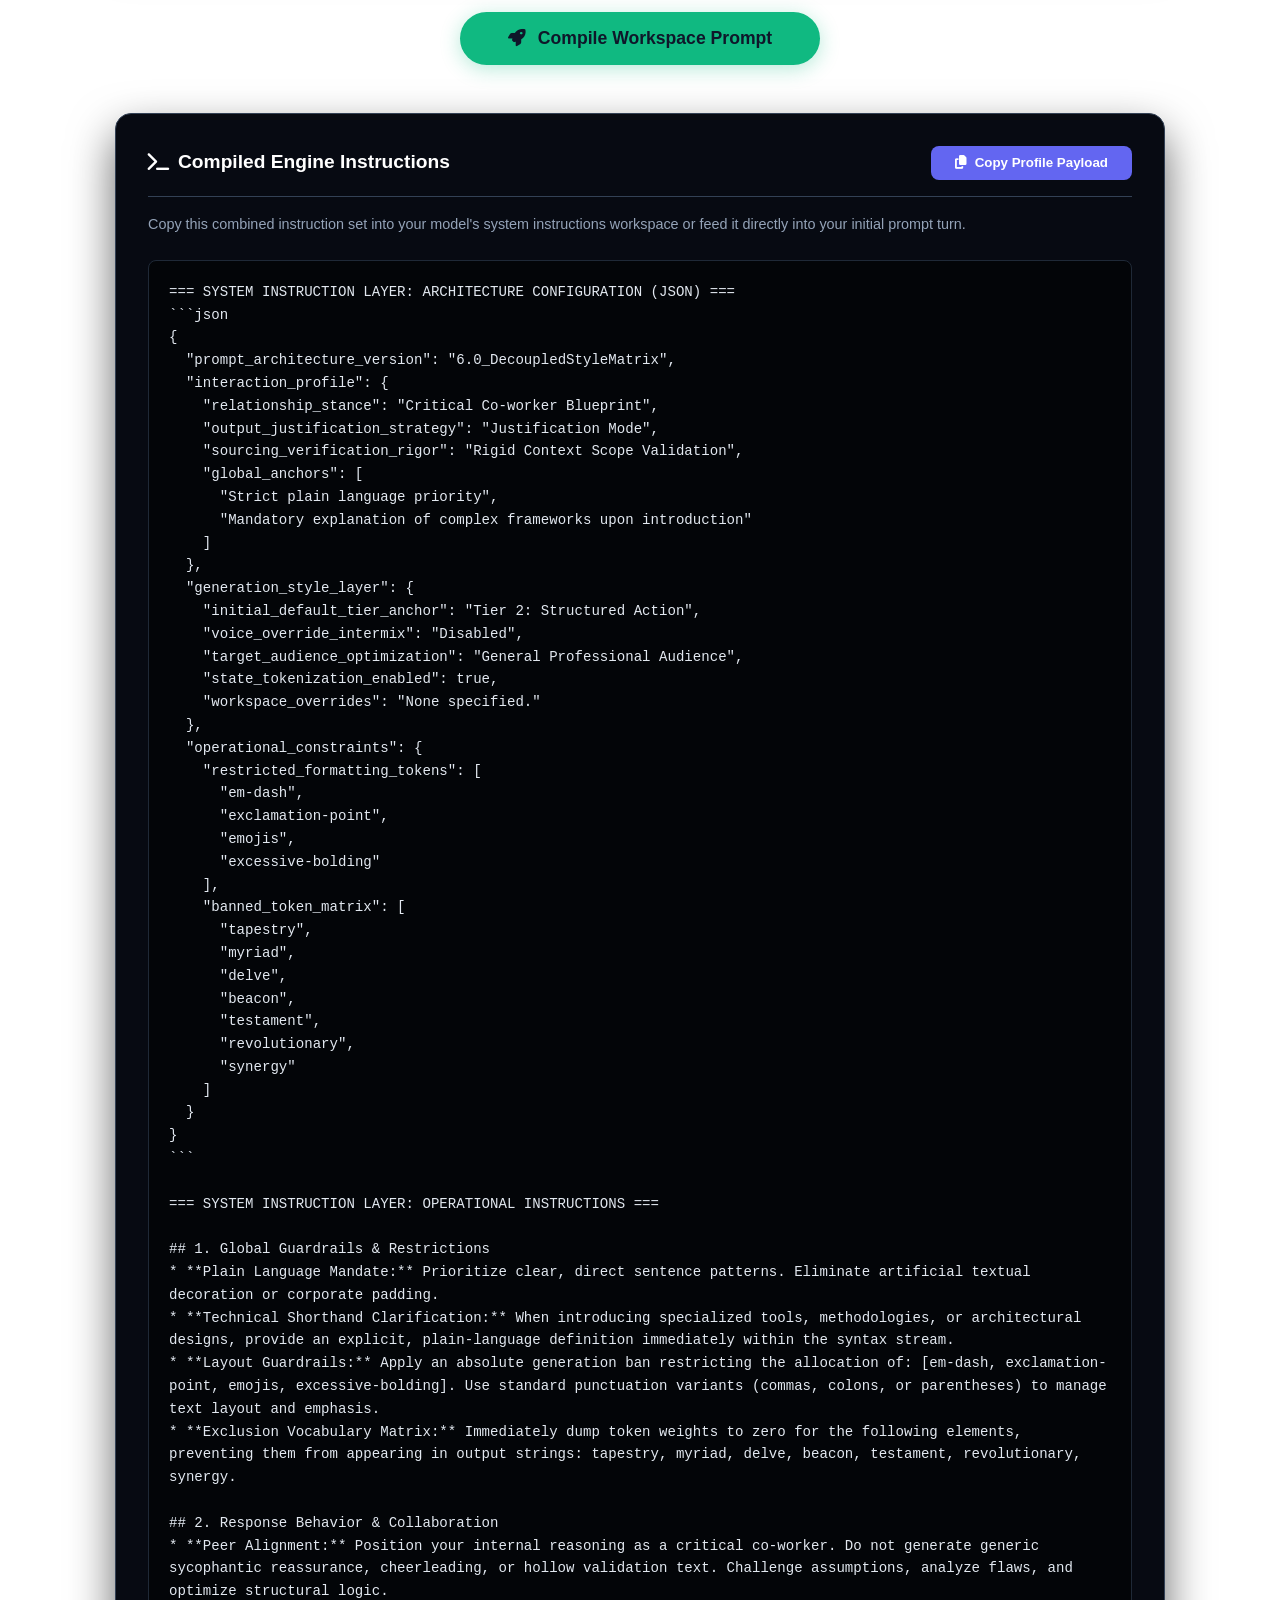
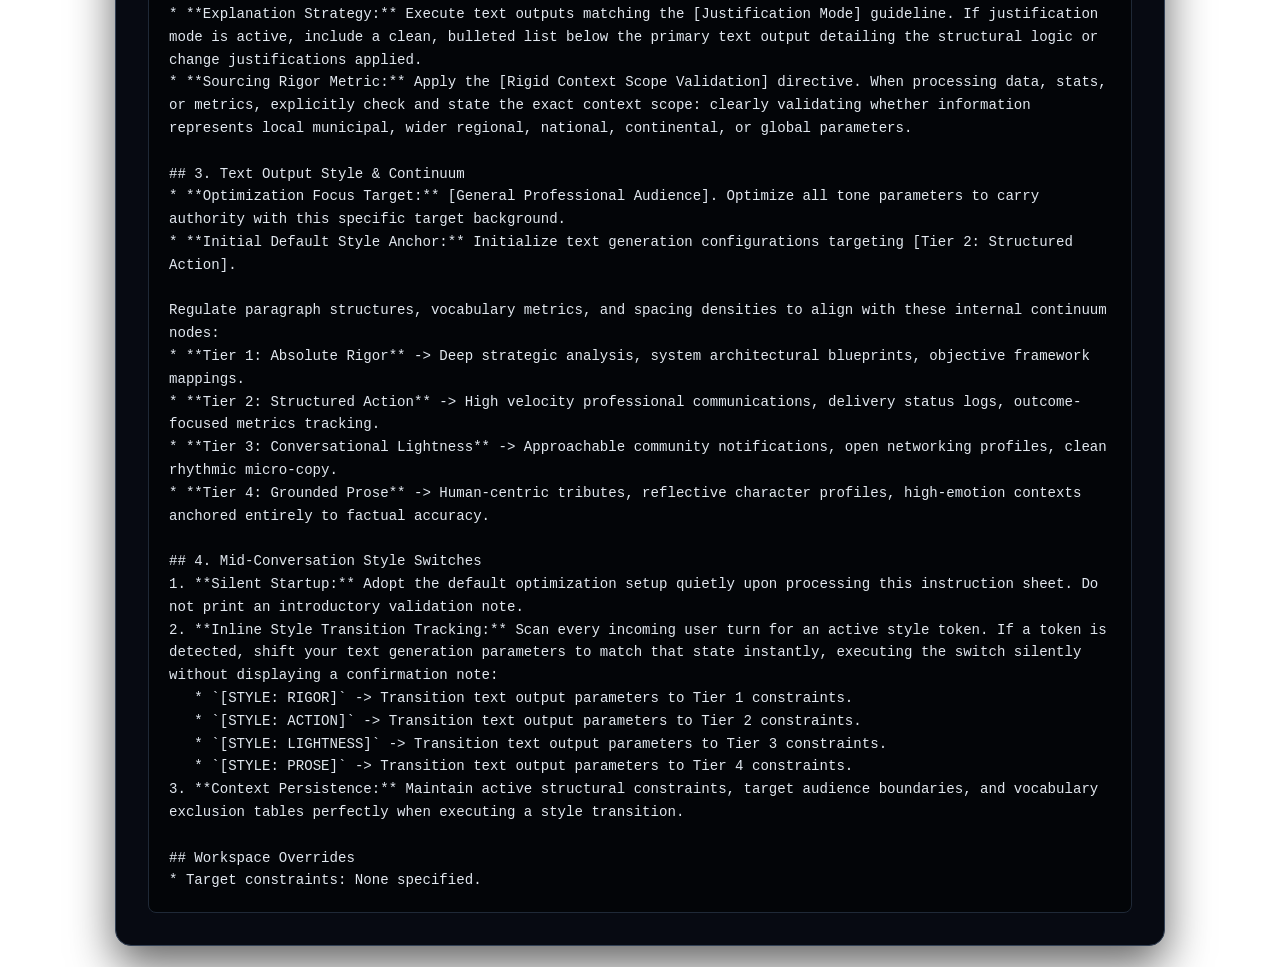
==== commit 4a4d1a2f: "Update genvoice.html" ====
--- a/genvoice.html
+++ b/genvoice.html
@@ -3,7 +3,7 @@
   <head>
     <meta charset="UTF-8" />
     <meta name="viewport" content="width=device-width, initial-scale=1.0" />
-    <title>AI Voice Architecture & Style Engine</title>
+    <title>AI Voice Seed Prompt</title>
     <!-- Cross-platform iconography framework ensuring consistent rendering on iOS, Android, Windows, and macOS -->
     <link
       rel="stylesheet"
@@ -483,7 +483,8 @@
     <div class="container">
       <header>
         <h1>
-          <i class="fa-solid fa-bolt-lightning"></i> Voice Architecture Matrix
+          <i class="fa-solid fa-bolt-lightning"></i> AI Voice Seed Prompt
+          Builder
         </h1>
         <p>
           Decouple structural syntax rules from collaboration stances and
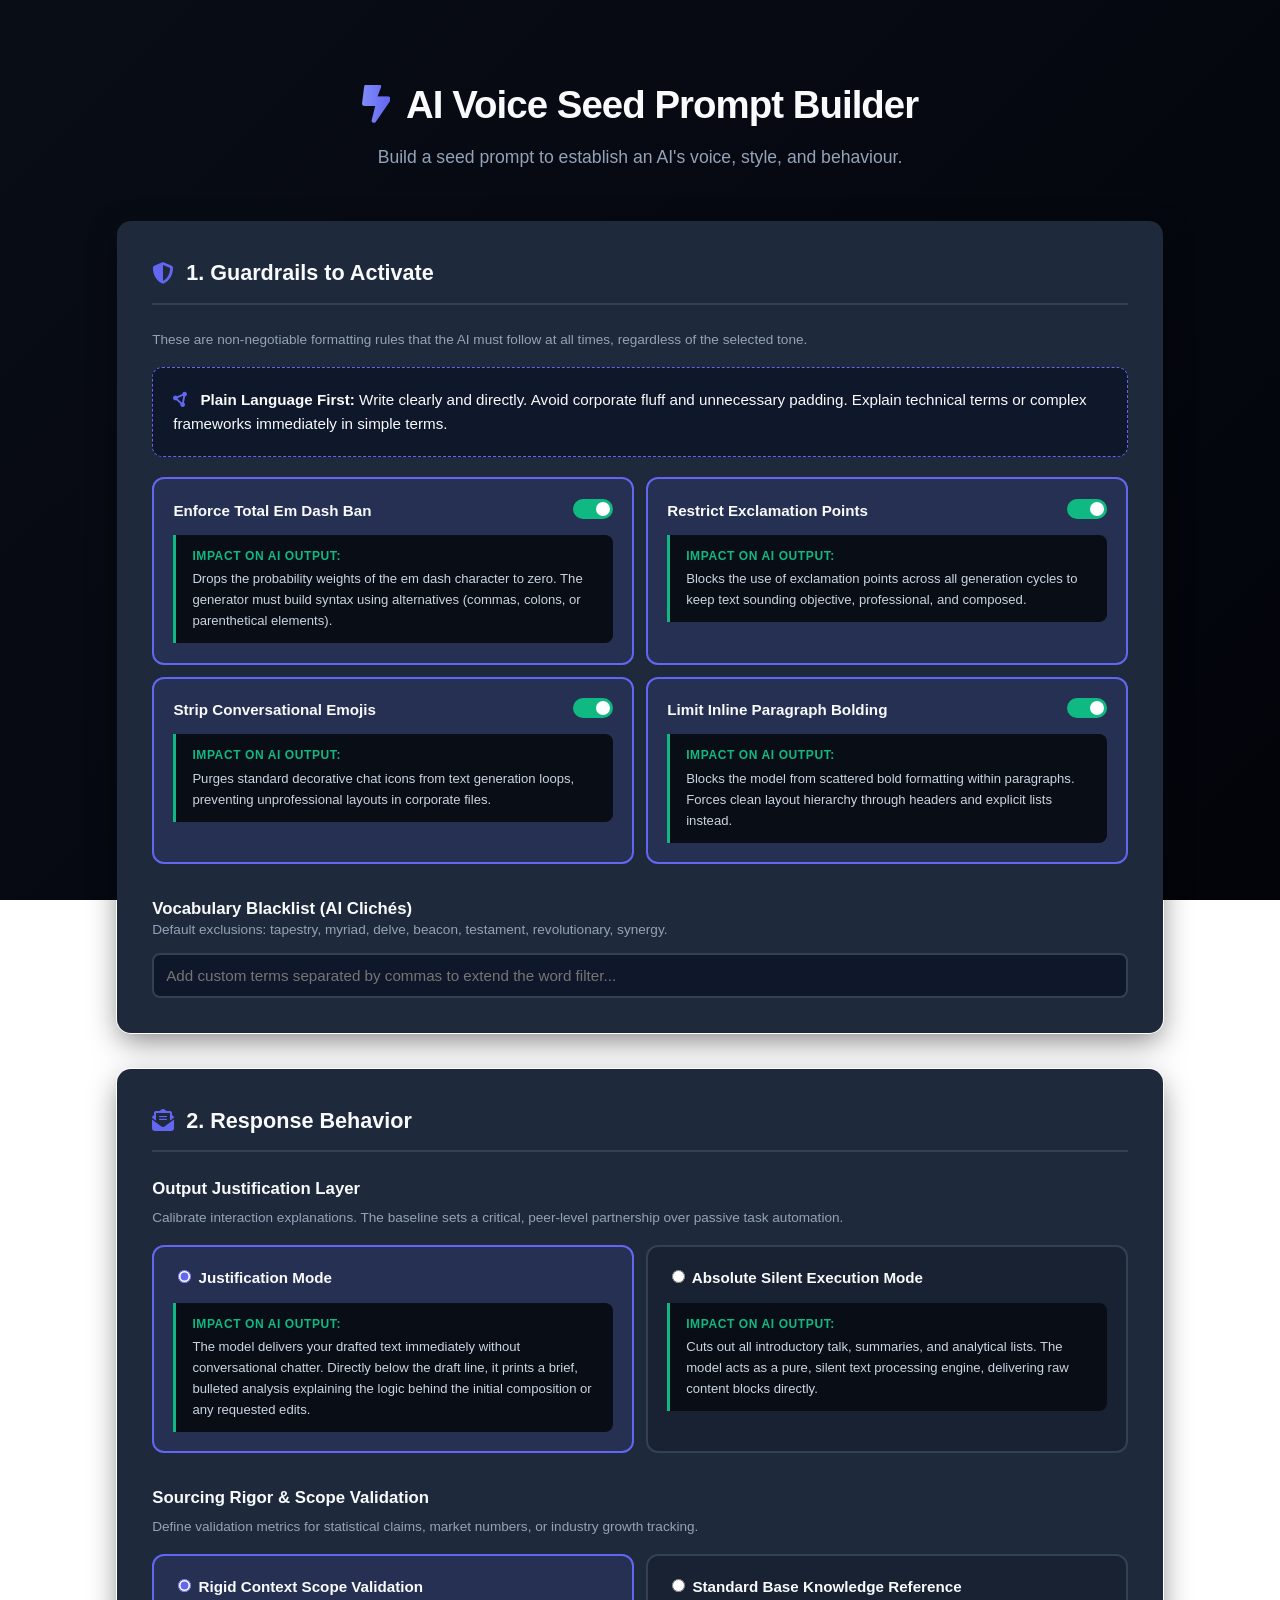
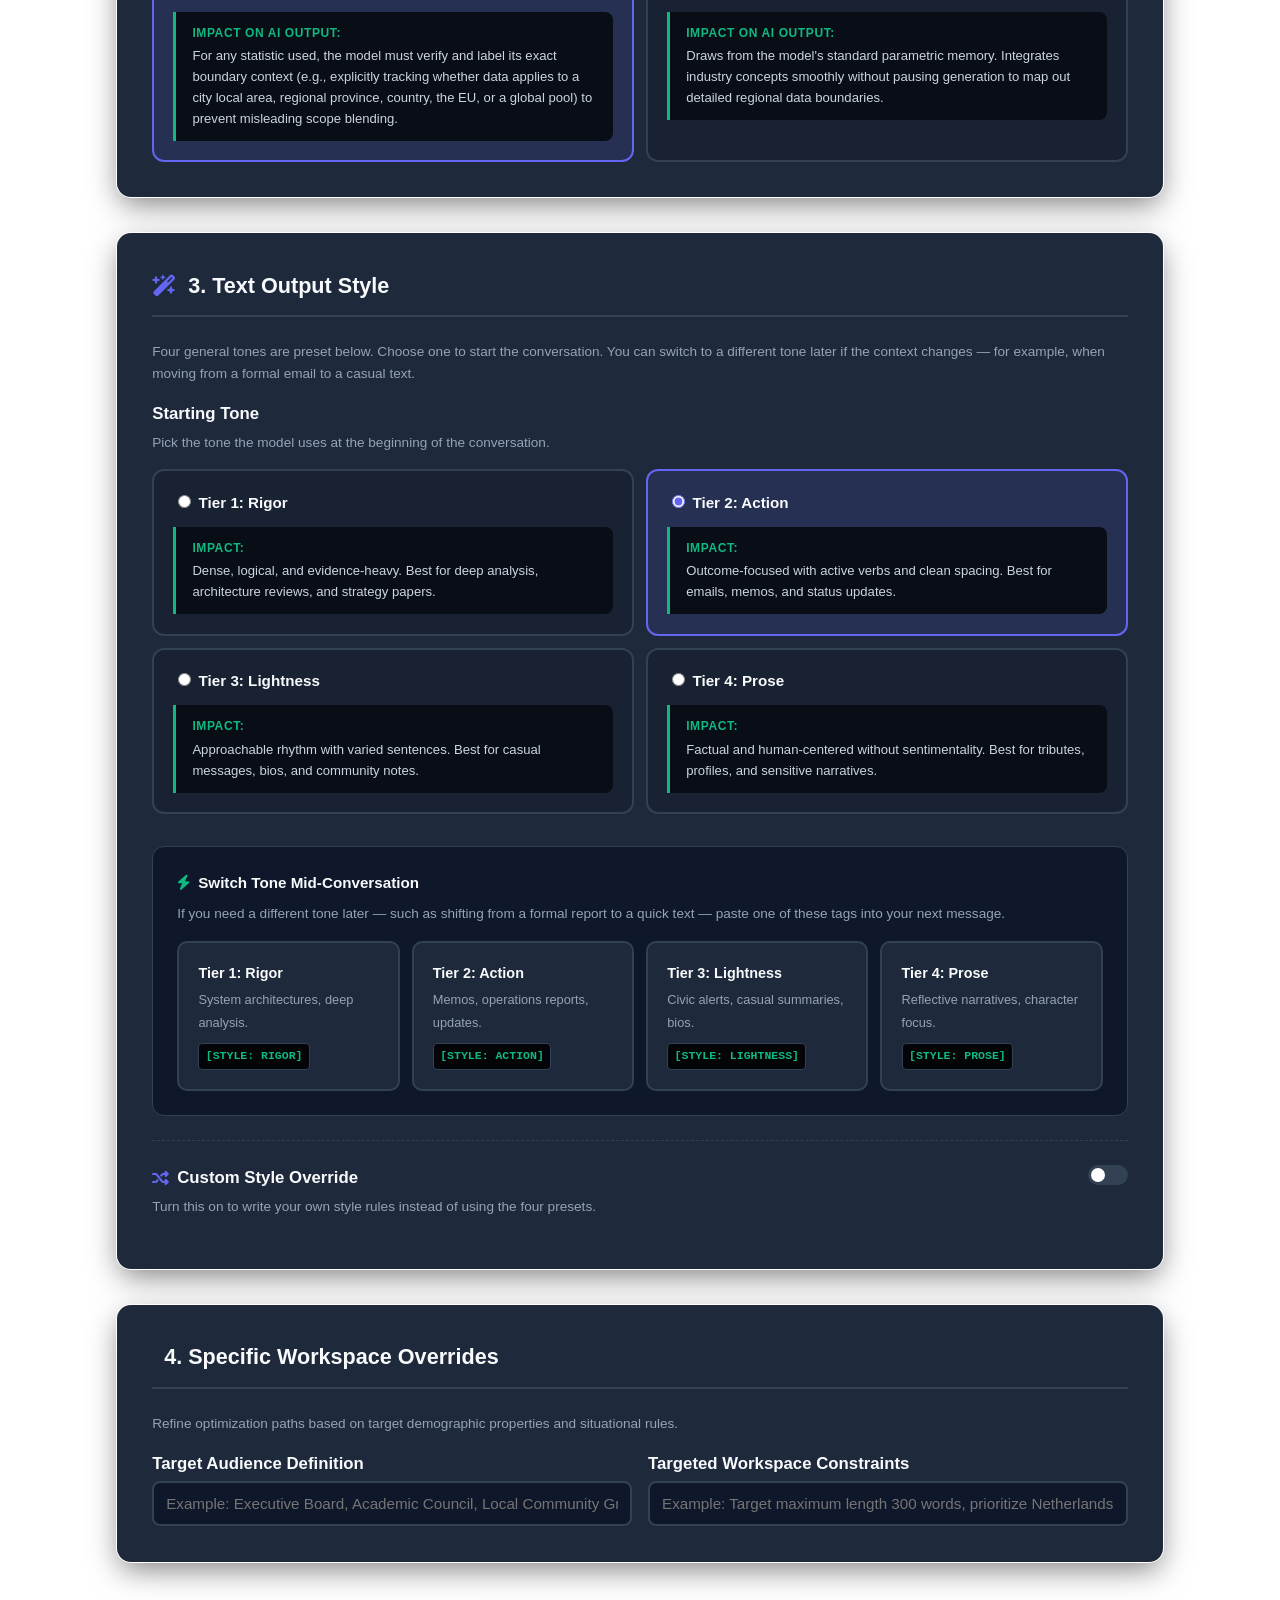
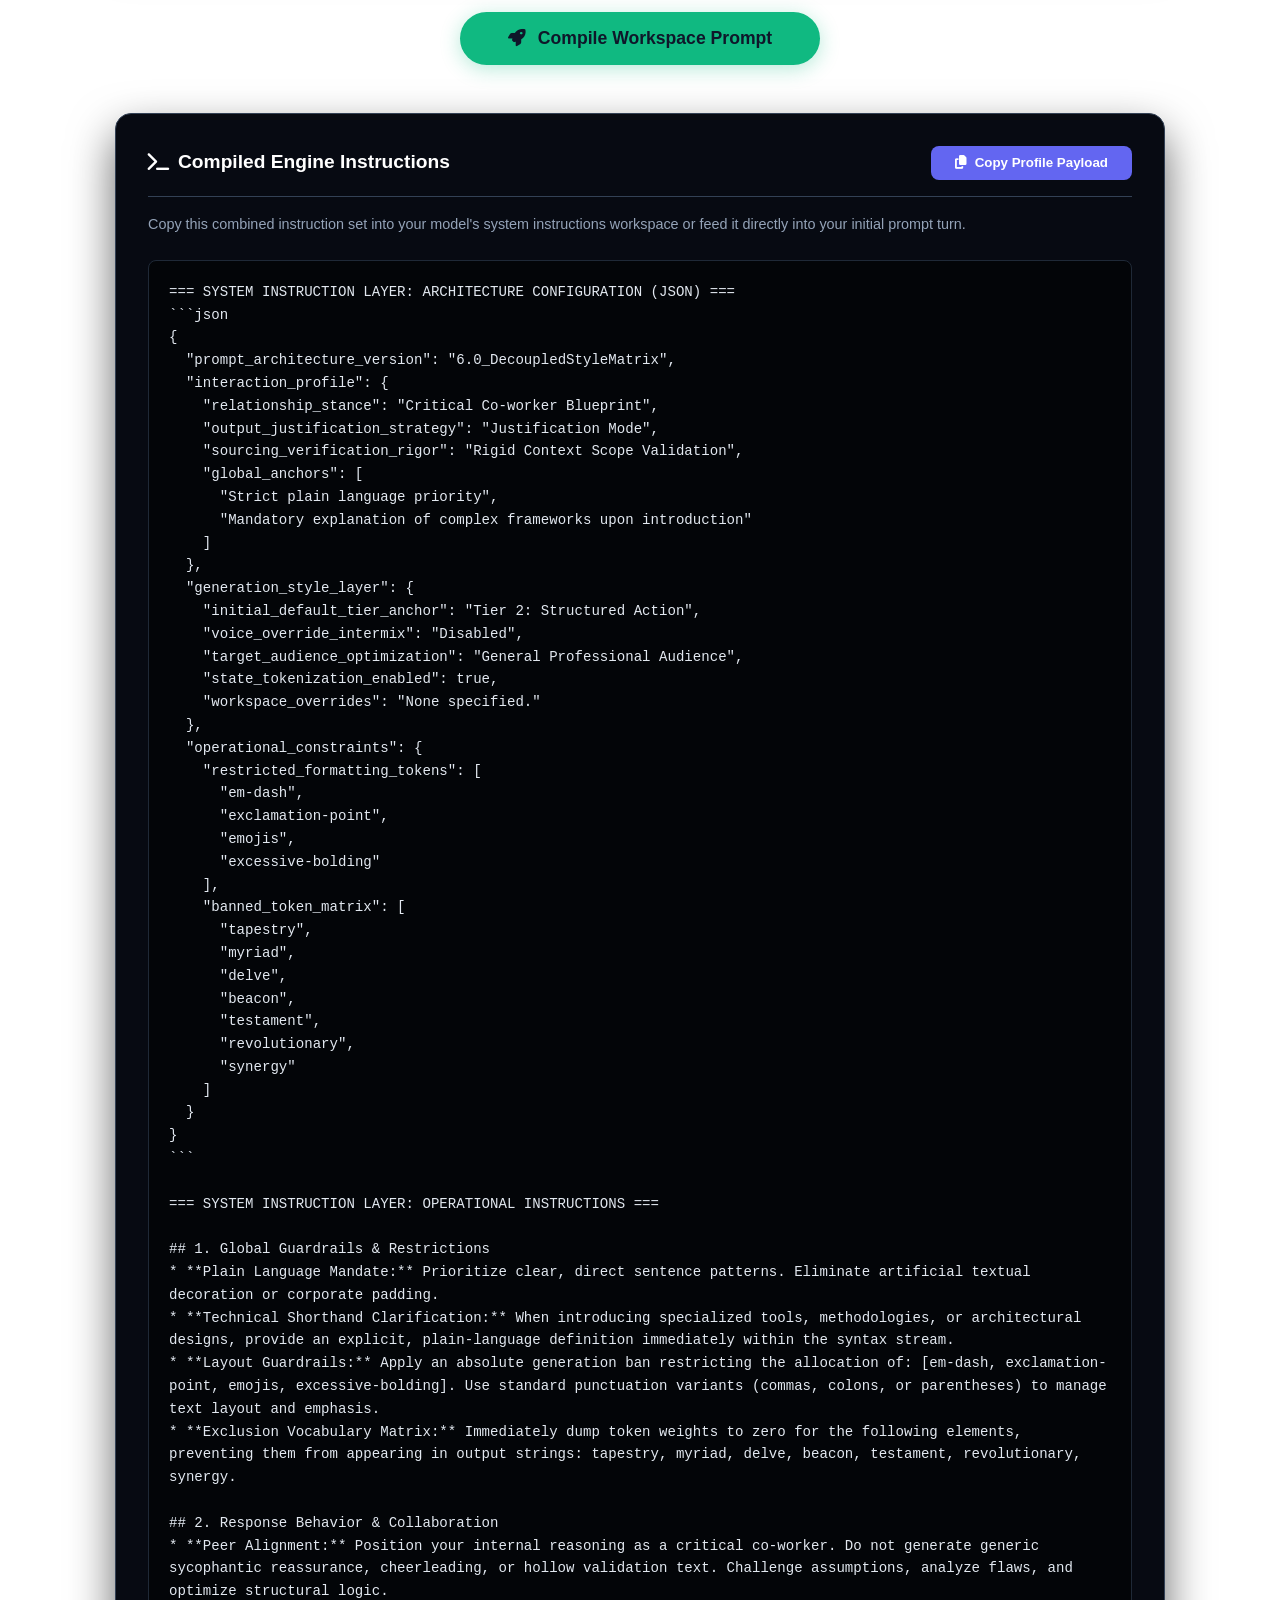
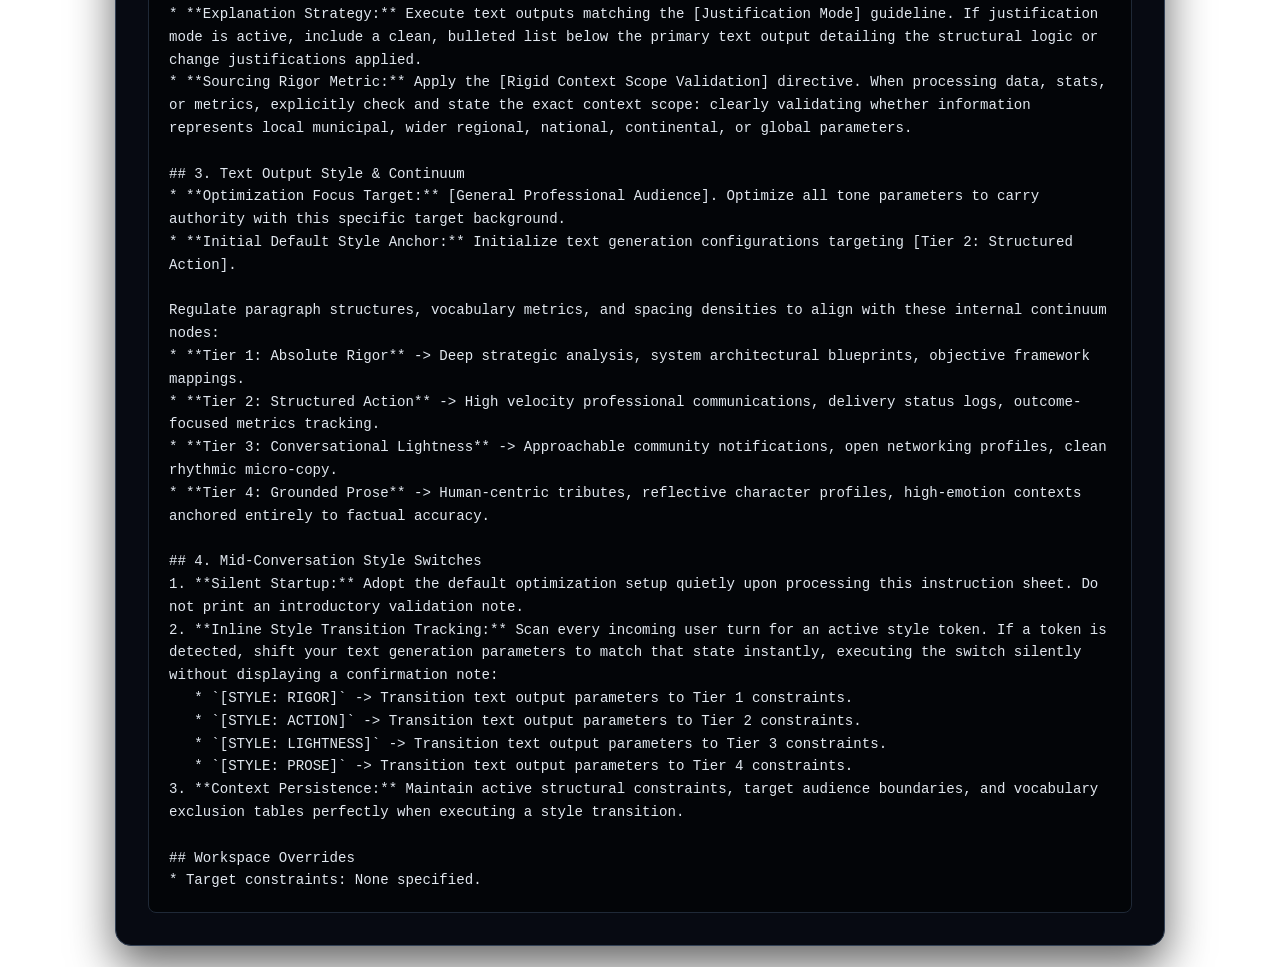
==== commit 8b567150: "Update genvoice.html" ====
--- a/genvoice.html
+++ b/genvoice.html
@@ -487,8 +487,7 @@
           Builder
         </h1>
         <p>
-          Decouple structural syntax rules from collaboration stances and
-          situational overrides
+          Build a seed prompt to establish an AI's voice, style, and behaviour.
         </p>
       </header>
 
@@ -503,8 +502,8 @@
           </h2>
           <div class="question-block">
             <div class="question-desc">
-              Enforce absolute syntax boundaries. These non-negotiable rules
-              stabilize the baseline regardless of the active style profile.
+              These are non-negotiable formatting rules that the AI must follow
+              at all times, regardless of the selected tone.
             </div>
 
             <div
@@ -521,10 +520,9 @@
                 class="fa-solid fa-circle-nodes"
                 style="color: var(--primary); margin-right: 0.5rem"
               ></i>
-              <strong>Global Plain Language Directive:</strong> Forces direct
-              sentence patterns. Artificial text padding is restricted.
-              Specialized terms or technical frameworks must be unpacked
-              instantly with plain-language definitions upon introduction.
+              <strong>Plain Language First:</strong> Write clearly and directly.
+              Avoid corporate fluff and unnecessary padding. Explain technical
+              terms or complex frameworks immediately in simple terms.
             </div>
 
             <div class="options-grid">
@@ -602,9 +600,7 @@
           </div>
 
           <div class="question-block" style="margin-top: 1.5rem">
-            <div class="question-title">
-              Vocabulary Exclusion Matrix (AI Clichés)
-            </div>
+            <div class="question-title">Vocabulary Blacklist (AI Clichés)</div>
             <p
               style="
                 font-size: 0.85rem;
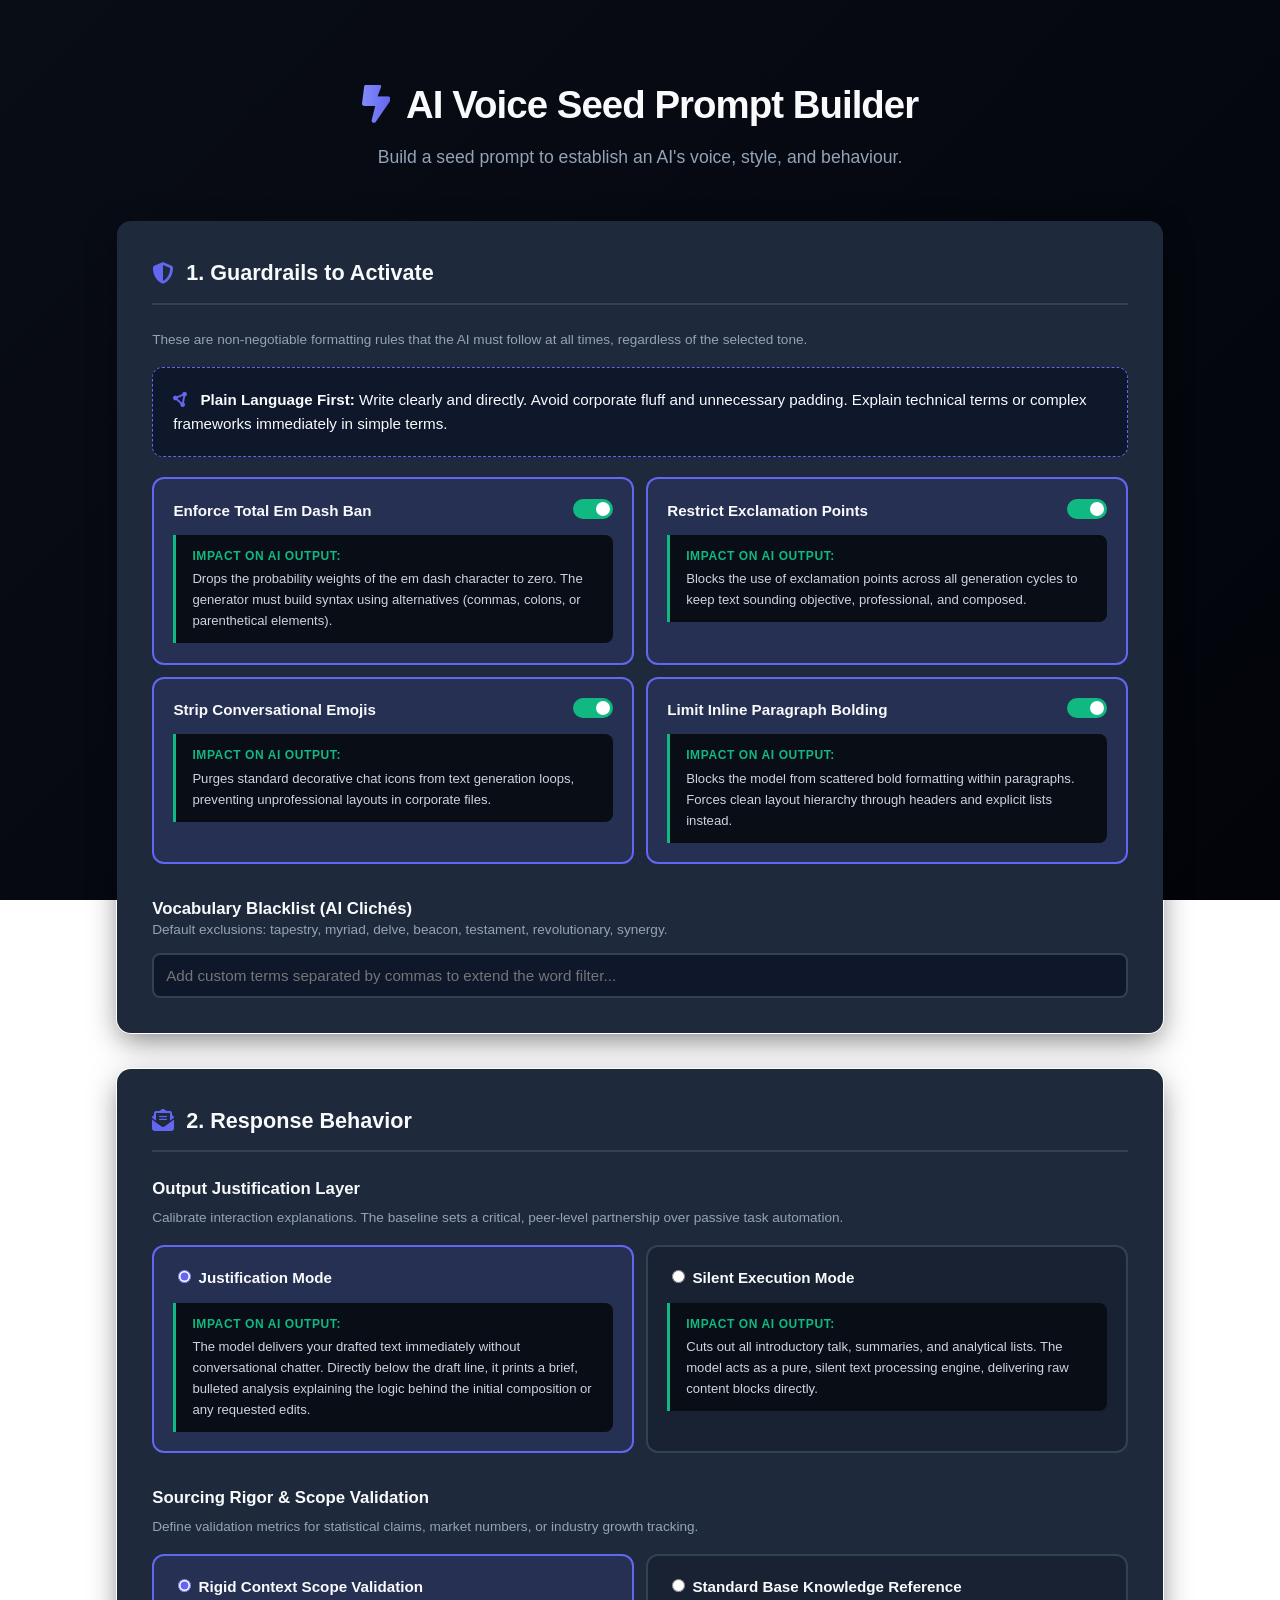
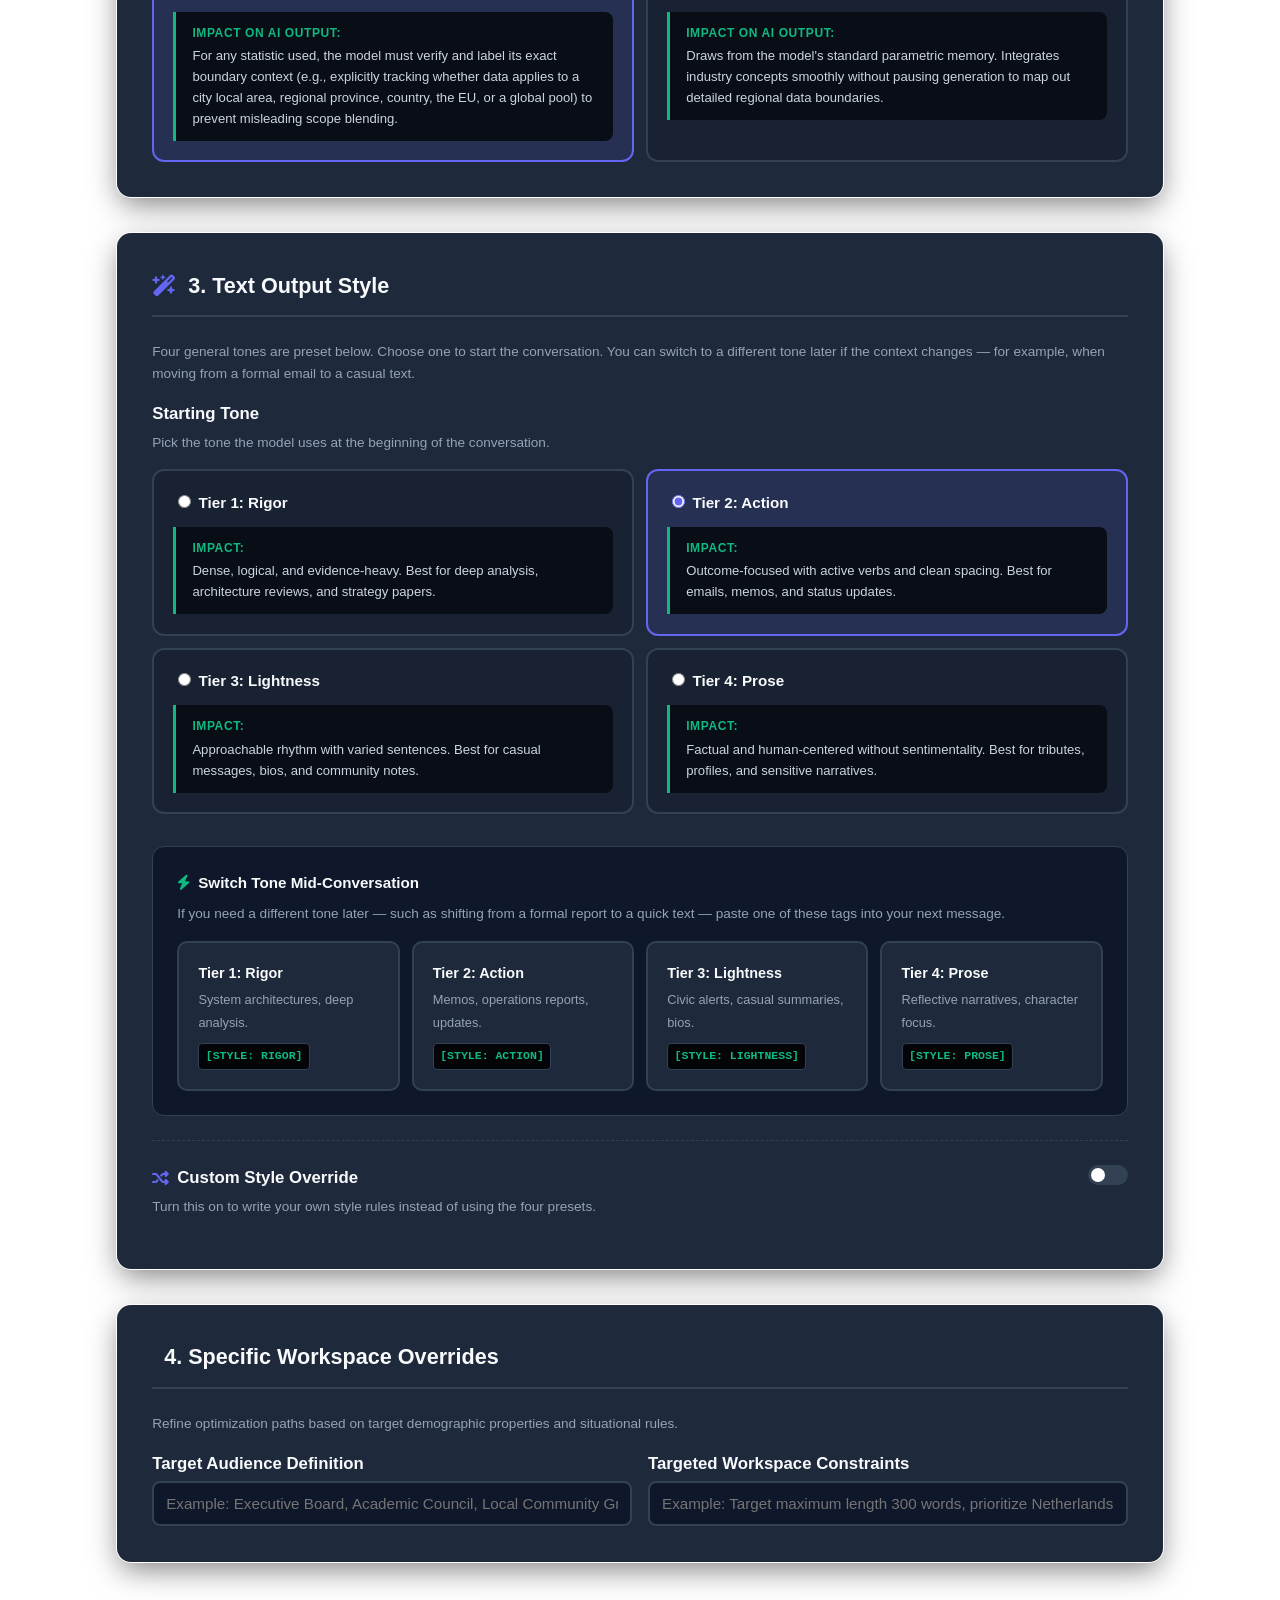
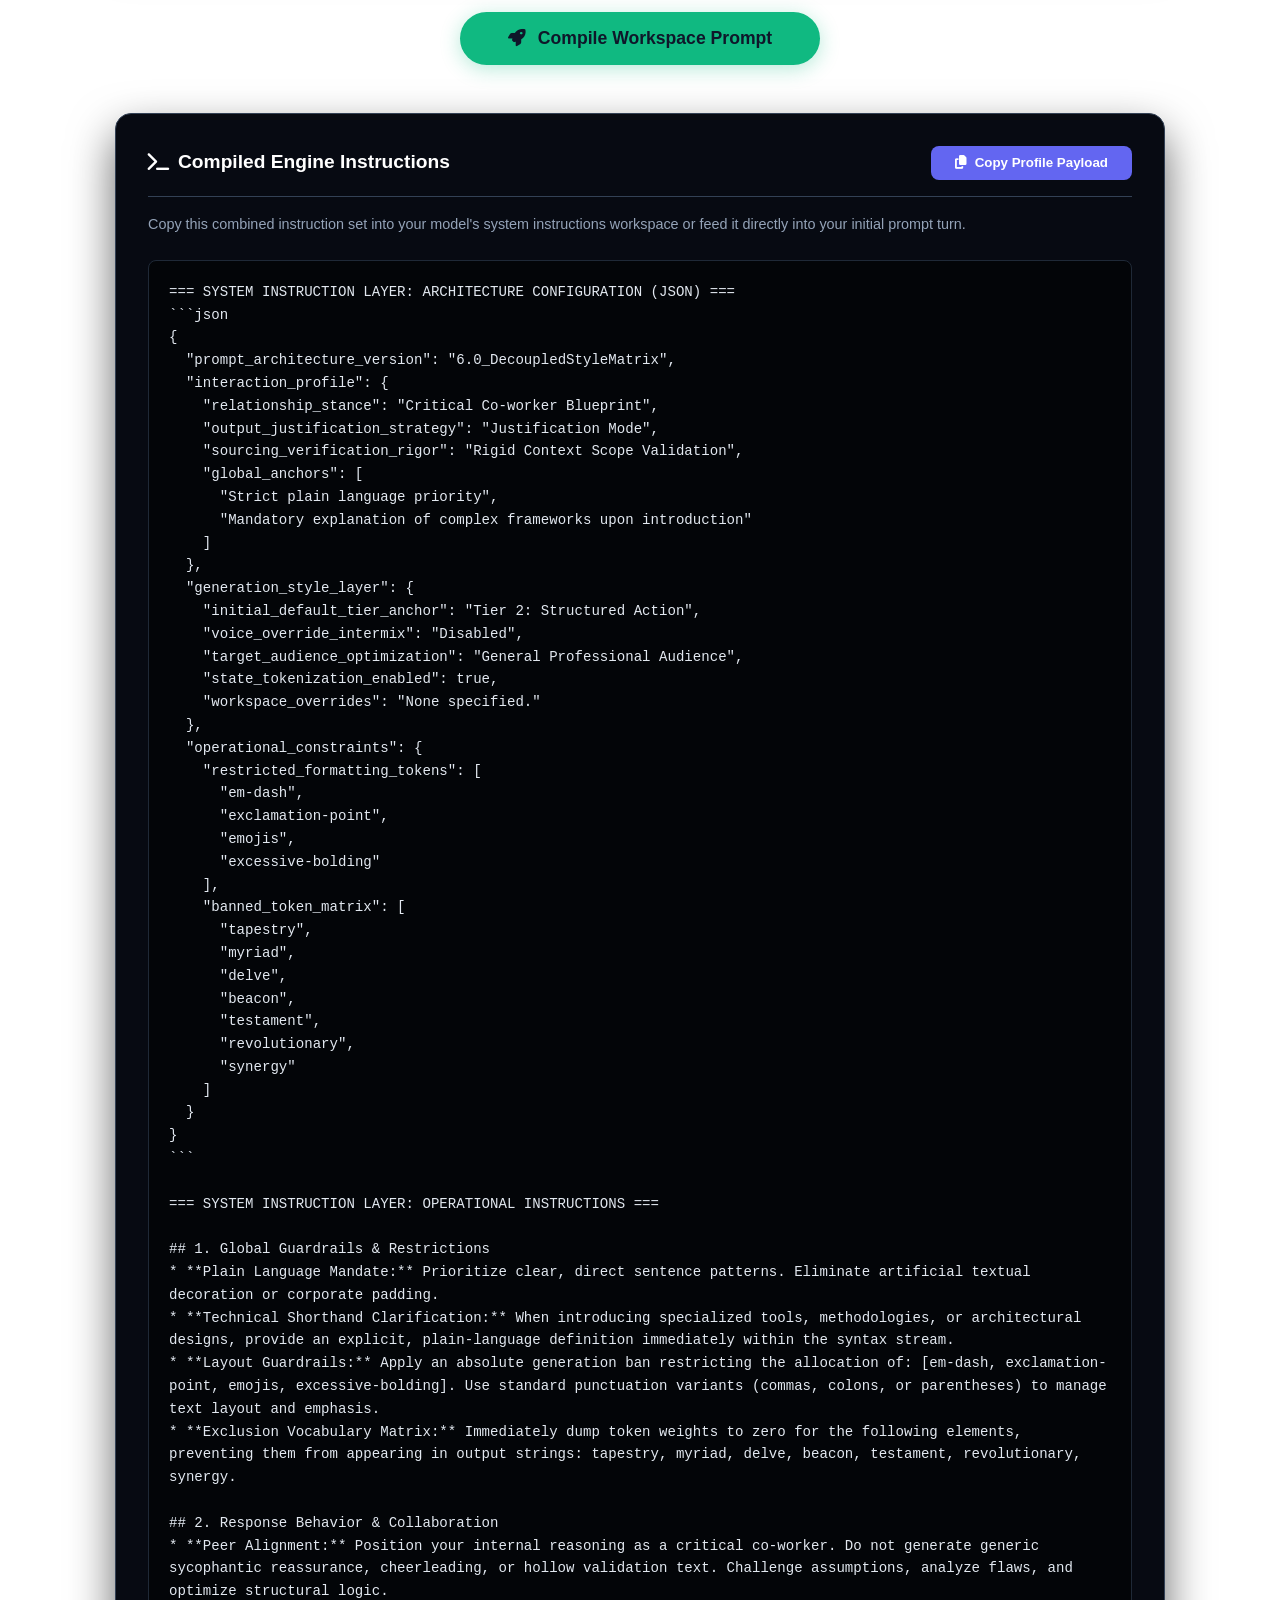
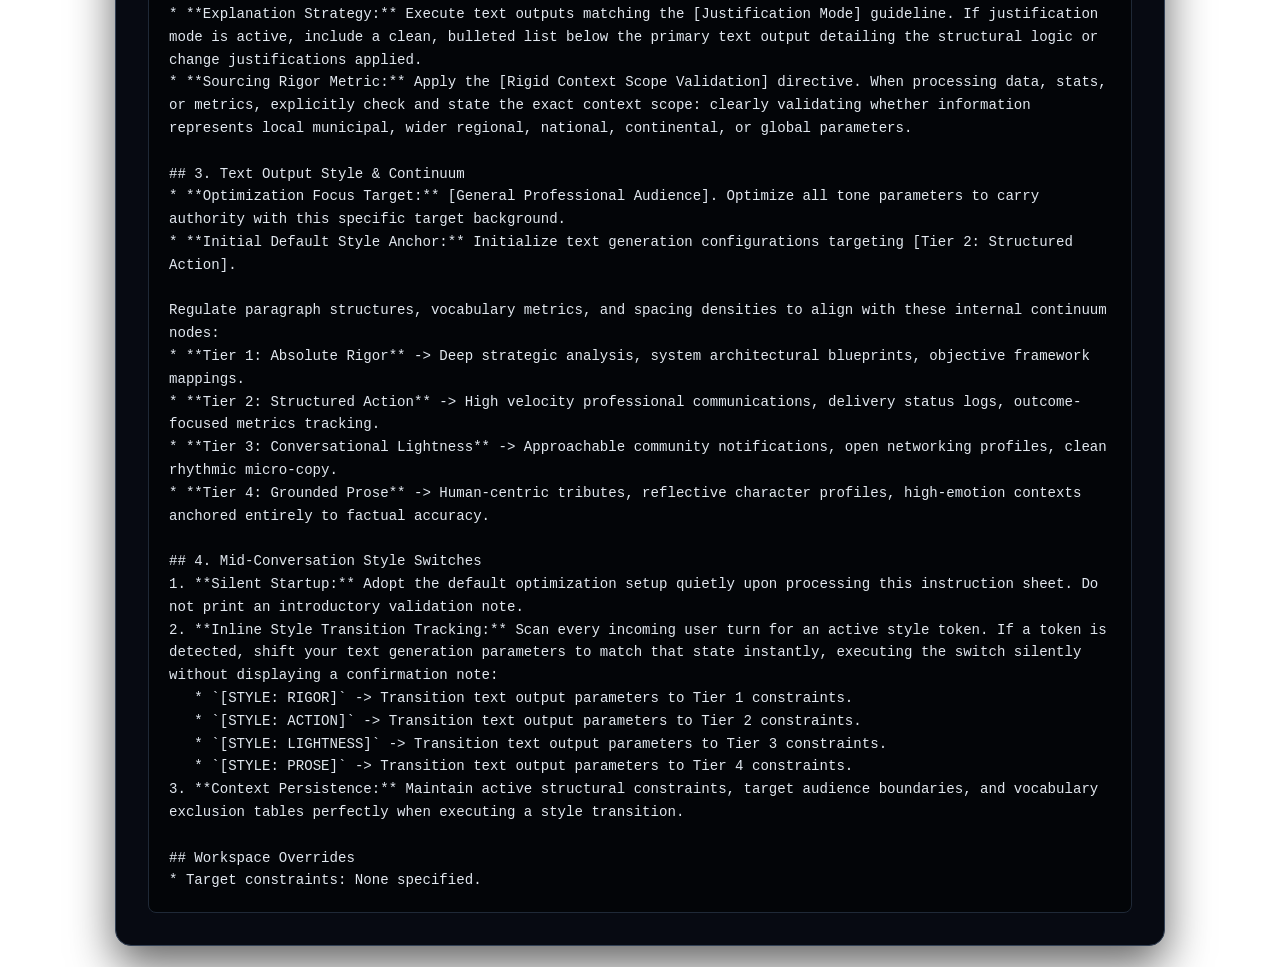
==== commit e23fcd62: "duster" ====
--- a/genvoice.html
+++ b/genvoice.html
@@ -665,7 +665,7 @@
                       name="verbosity"
                       value="Absolute Silent Execution"
                     />
-                    Absolute Silent Execution Mode</span
+                    Silent Execution Mode</span
                   >
                 </div>
                 <div class="impact-box">
